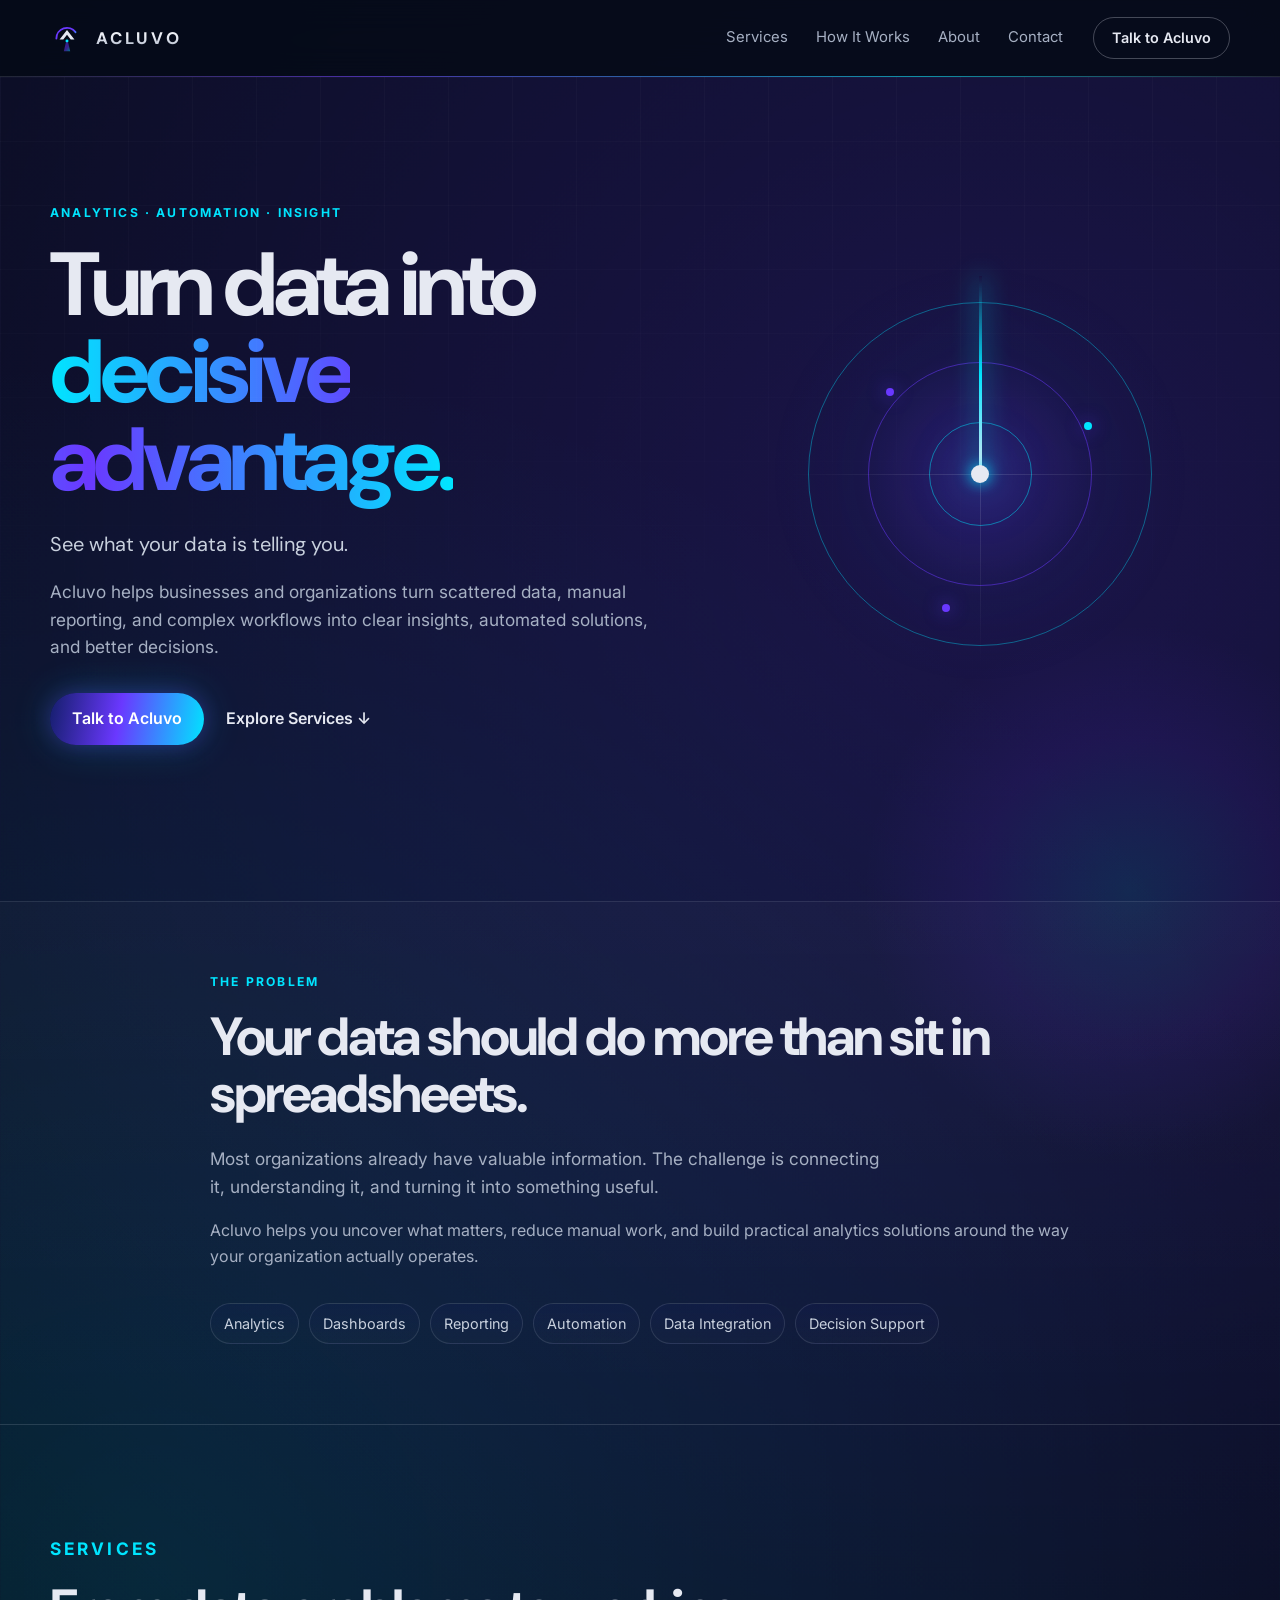
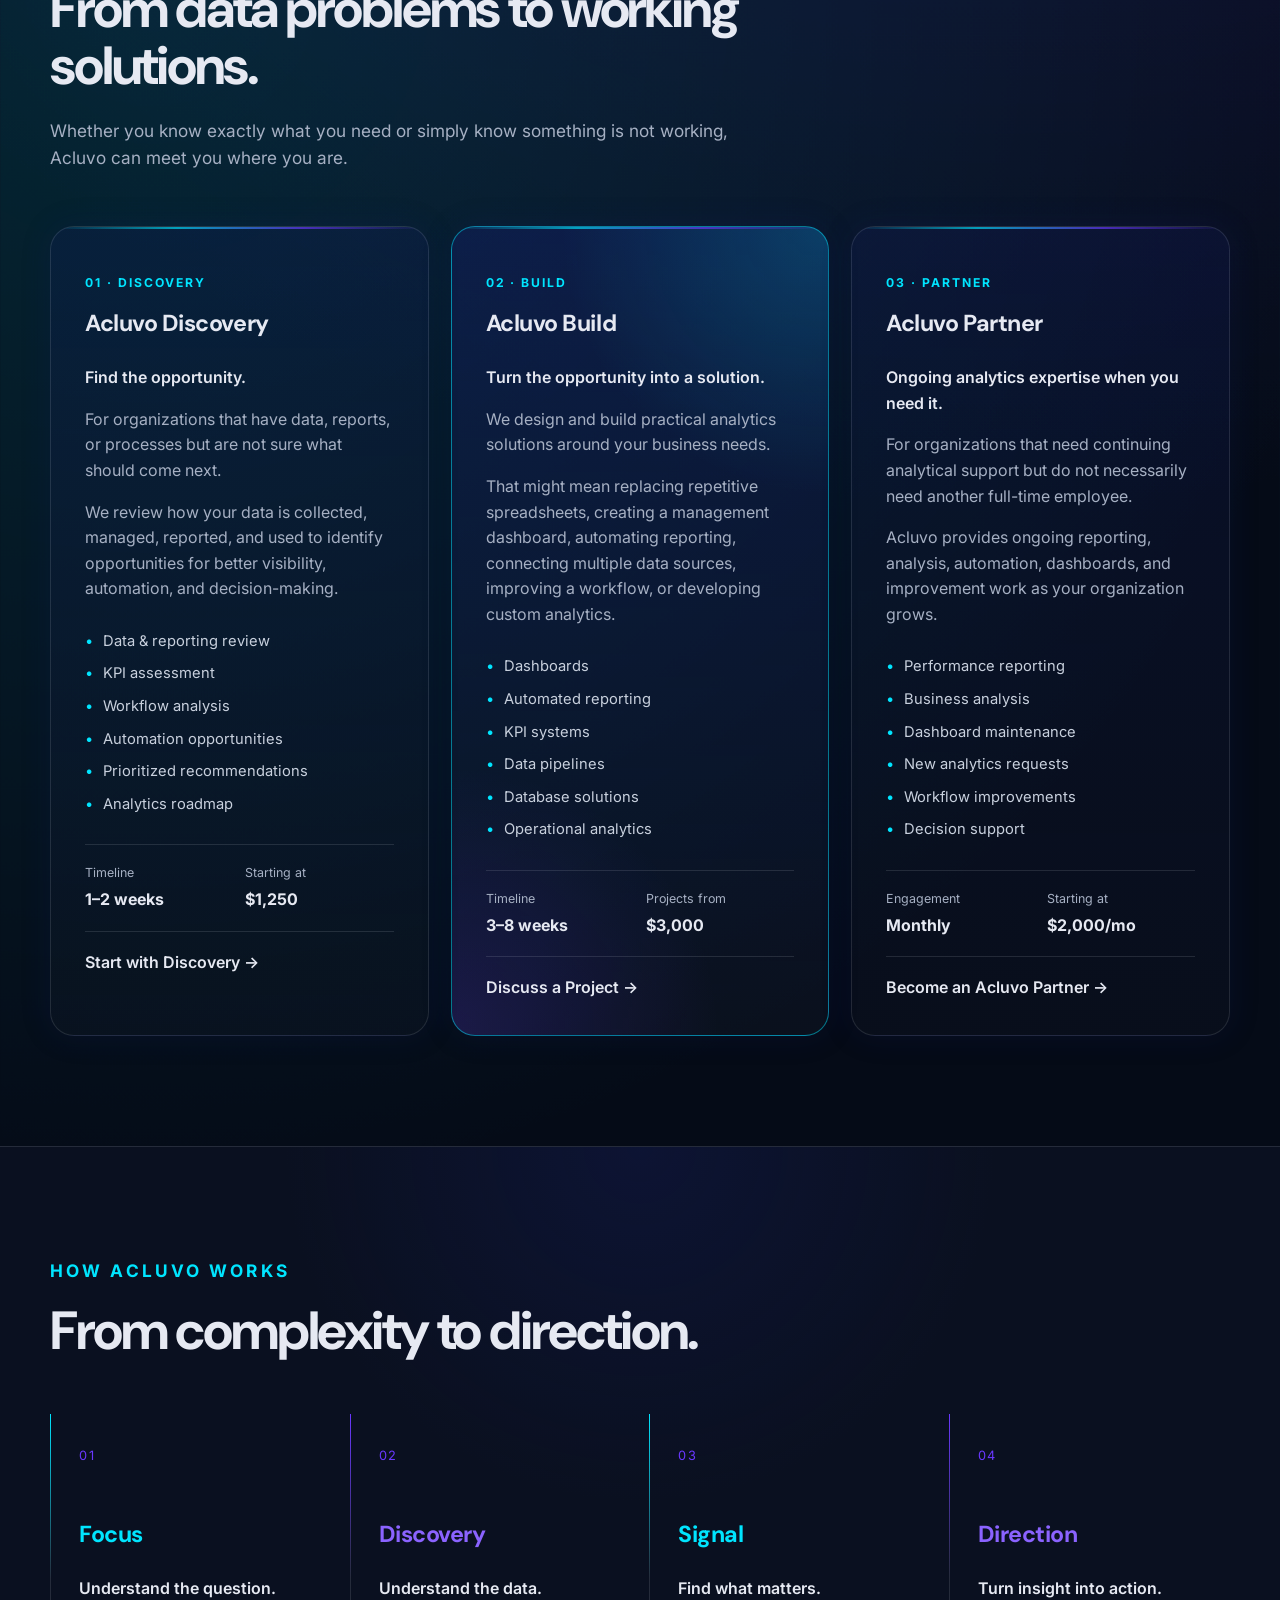
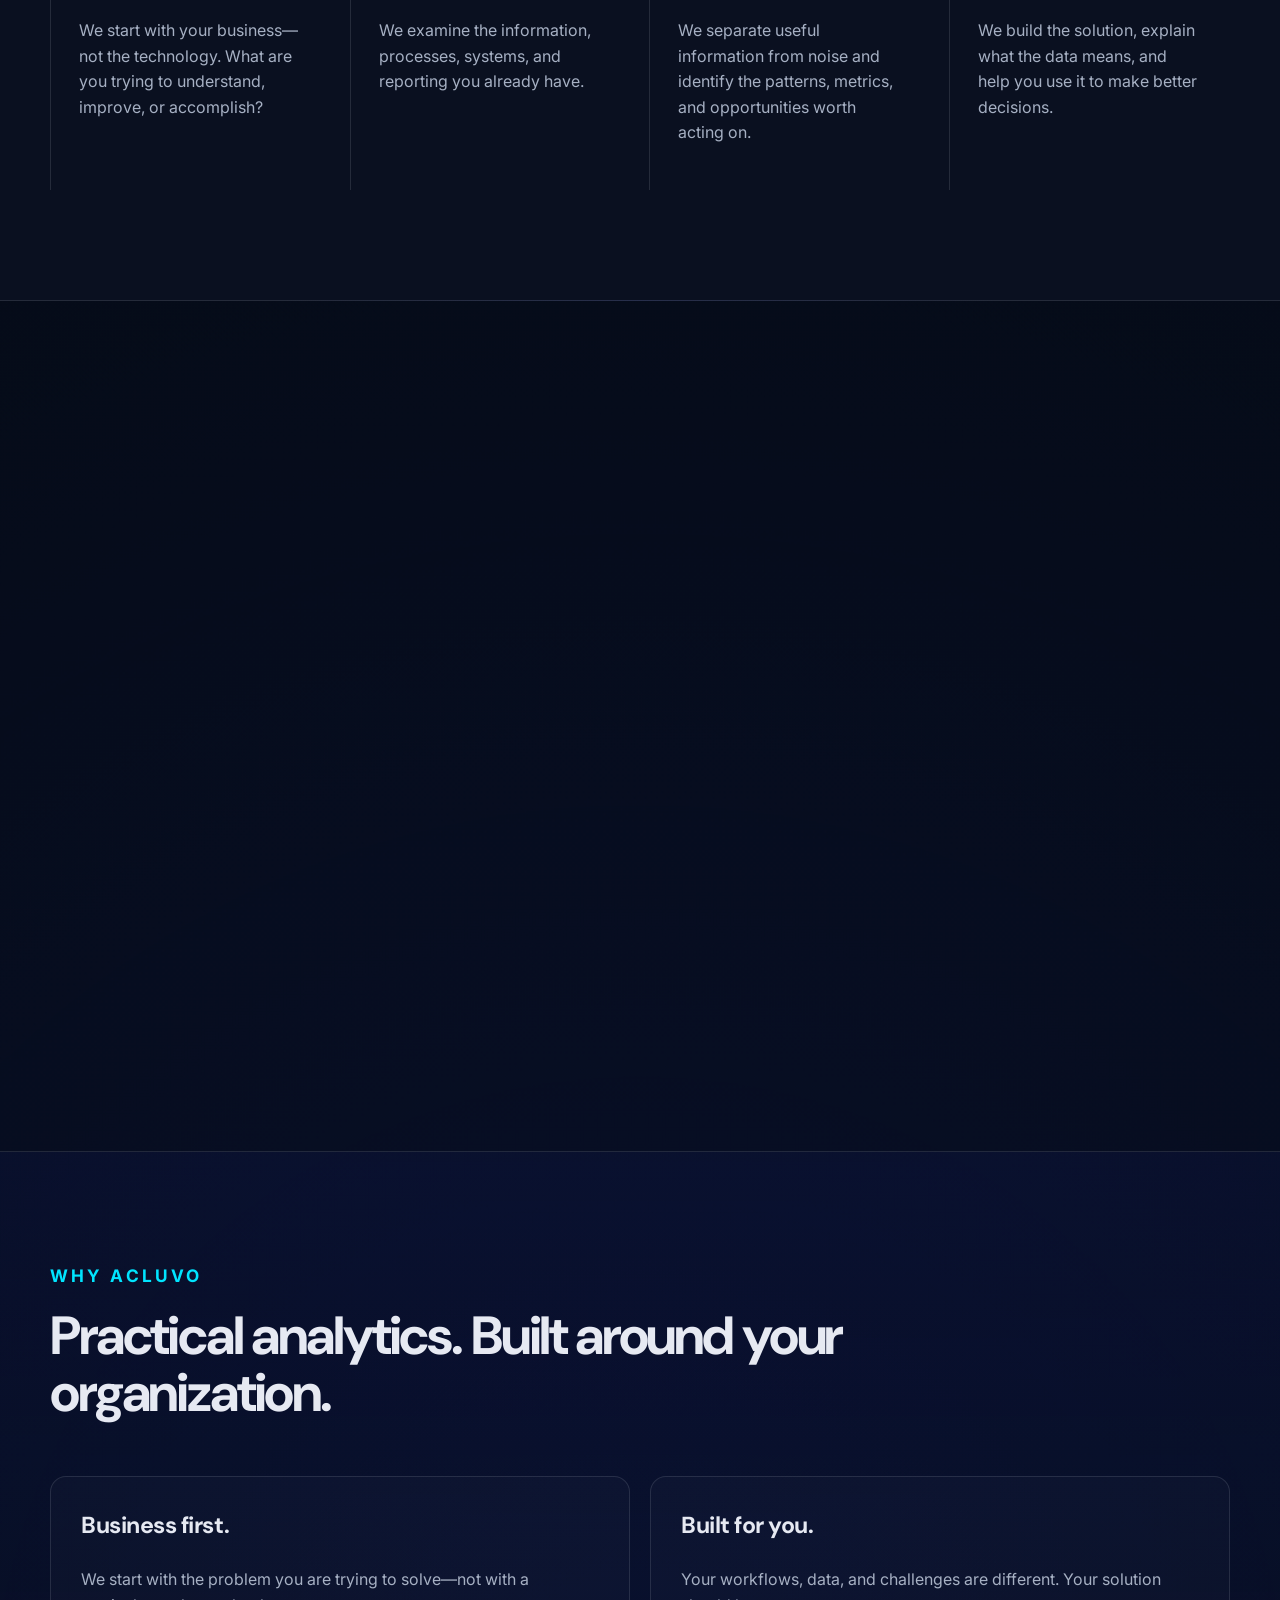
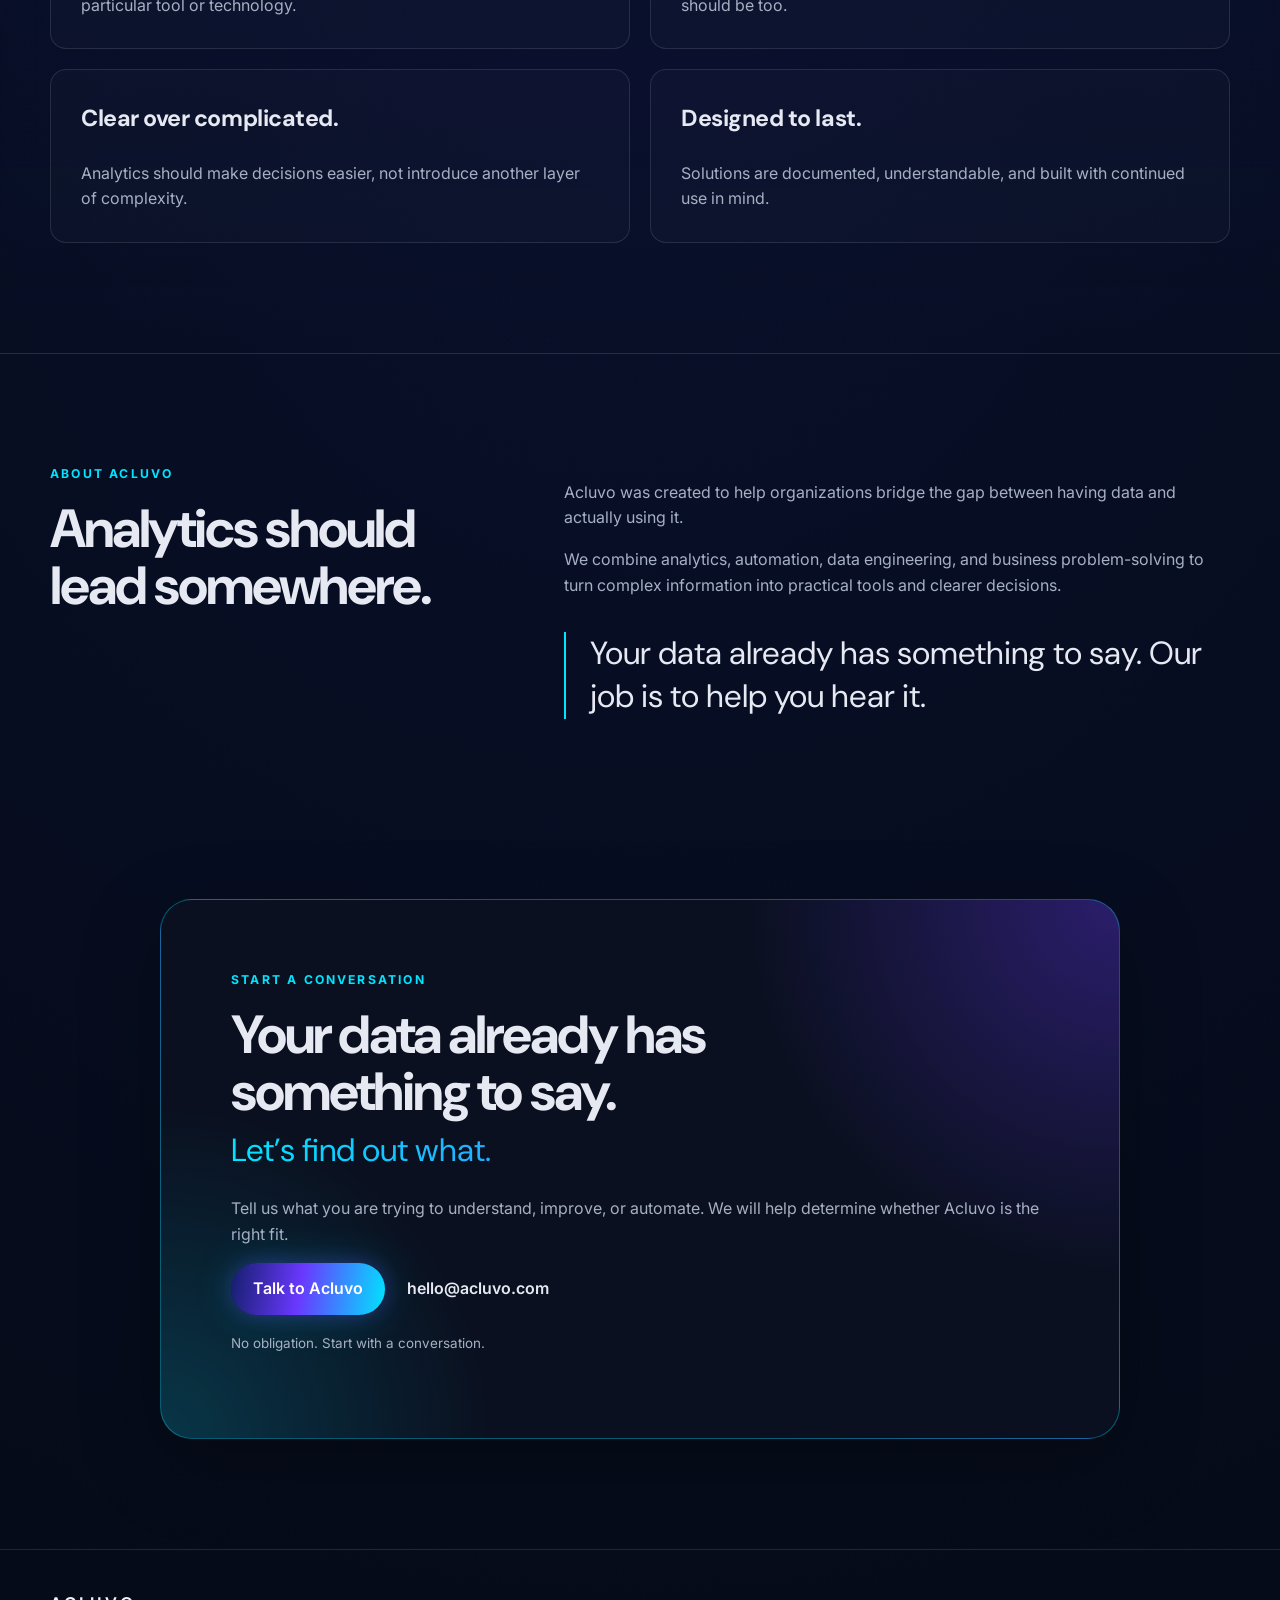
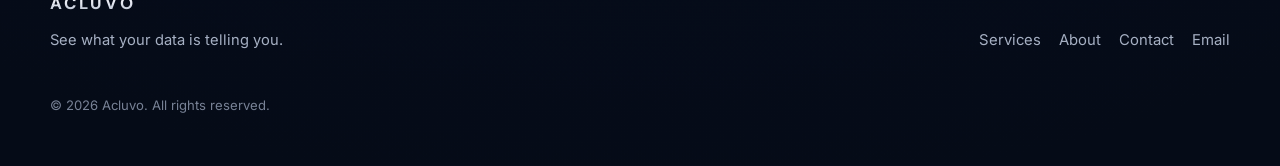
==== acluvo-v1.1-brand-colors/index.html @ abcbb255 "Add files via upload" ====
<!DOCTYPE html>
<html lang="en">
<head>
  <meta charset="UTF-8">
  <meta name="viewport" content="width=device-width, initial-scale=1.0">
  <meta name="description" content="Acluvo helps businesses and organizations turn scattered data, manual reporting, and complex workflows into clear insights, automated solutions, and better decisions.">
  <title>Acluvo — See what your data is telling you.</title>
  <link rel="preconnect" href="https://fonts.googleapis.com">
  <link rel="preconnect" href="https://fonts.gstatic.com" crossorigin>
  <link href="https://fonts.googleapis.com/css2?family=DM+Sans:wght@500;600;700&family=Inter:wght@400;500;600&display=swap" rel="stylesheet">
  <link rel="stylesheet" href="styles.css">
</head>
<body>
<header class="nav-wrap">
  <nav class="nav container" aria-label="Primary navigation">
    <a class="brand" href="#top" aria-label="Acluvo home">
      <span class="brand-mark" aria-hidden="true">
        <svg viewBox="0 0 64 64">
          <defs>
            <linearGradient id="g1" x1="0" y1="0" x2="1" y2="1">
              <stop offset="0%" stop-color="#6A38FF"/>
              <stop offset="55%" stop-color="#6A38FF"/><stop offset="100%" stop-color="#00E5FF"/>
            </linearGradient>
          </defs>
          <path d="M12 33a20 20 0 0 1 36-12" fill="none" stroke="url(#g1)" stroke-width="3.5" stroke-linecap="round"/>
          <path d="M18 35 32 17 46 35H39L32 26 25 35Z" fill="#E6E9F2"/>
          <circle cx="32" cy="37.5" r="2.8" fill="#00E5FF"/>
          <path d="M30 40h4l4 17H26Z" fill="url(#g1)" opacity=".5"/>
        </svg>
      </span>
      <span class="brand-word">ACLUVO</span>
    </a>

    <button class="nav-toggle" type="button" aria-label="Open menu" aria-expanded="false">
      <span></span><span></span>
    </button>

    <div class="nav-links">
      <a href="#services">Services</a>
      <a href="#process">How It Works</a>
      <a href="#about">About</a>
      <a href="#contact">Contact</a>
    </div>

    <a class="button button-small button-outline nav-cta" href="#contact">Talk to Acluvo</a>
  </nav>
</header>

<main id="top">
  <section class="hero section">
    <div class="hero-grid container">
      <div class="hero-copy reveal">
        <p class="eyebrow">ANALYTICS · AUTOMATION · INSIGHT</p>
        <h1>Turn data into <span class="gradient-text">decisive advantage.</span></h1>
        <p class="tagline">See what your data is telling you.</p>
        <p class="hero-body">
          Acluvo helps businesses and organizations turn scattered data, manual reporting,
          and complex workflows into clear insights, automated solutions, and better decisions.
        </p>
        <div class="hero-actions">
          <a class="button button-primary" href="#contact">Talk to Acluvo</a>
          <a class="text-link" href="#services">Explore Services ↓</a>
        </div>
      </div>

      <div class="hero-visual reveal" aria-hidden="true">
        <div class="radar">
          <div class="radar-ring ring-1"></div>
          <div class="radar-ring ring-2"></div>
          <div class="radar-ring ring-3"></div>
          <div class="cross cross-x"></div>
          <div class="cross cross-y"></div>
          <div class="signal-dot d1"></div>
          <div class="signal-dot d2"></div>
          <div class="signal-dot d3"></div>
          <div class="signal-beam"></div>
          <div class="signal-core"></div>
        </div>
      </div>
    </div>
  </section>

  <section class="positioning section section-tight">
    <div class="container narrow reveal">
      <p class="eyebrow">THE PROBLEM</p>
      <h2>Your data should do more than sit in spreadsheets.</h2>
      <p class="lead">
        Most organizations already have valuable information. The challenge is connecting it,
        understanding it, and turning it into something useful.
      </p>
      <p>
        Acluvo helps you uncover what matters, reduce manual work, and build practical analytics
        solutions around the way your organization actually operates.
      </p>
      <div class="capability-row">
        <span>Analytics</span><span>Dashboards</span><span>Reporting</span>
        <span>Automation</span><span>Data Integration</span><span>Decision Support</span>
      </div>
    </div>
  </section>

  <section id="services" class="section">
    <div class="container">
      <div class="section-heading reveal">
        <p class="eyebrow">SERVICES</p>
        <h2>From data problems to working solutions.</h2>
        <p>Whether you know exactly what you need or simply know something is not working, Acluvo can meet you where you are.</p>
      </div>

      <div class="service-grid">
        <article class="service-card reveal">
          <div class="card-topline"></div>
          <p class="service-label">01 · DISCOVERY</p>
          <h3>Acluvo Discovery</h3>
          <p class="service-subhead">Find the opportunity.</p>
          <p>For organizations that have data, reports, or processes but are not sure what should come next.</p>
          <p>We review how your data is collected, managed, reported, and used to identify opportunities for better visibility, automation, and decision-making.</p>
          <div class="service-list">
            <span>Data & reporting review</span>
            <span>KPI assessment</span>
            <span>Workflow analysis</span>
            <span>Automation opportunities</span>
            <span>Prioritized recommendations</span>
            <span>Analytics roadmap</span>
          </div>
          <div class="service-meta">
            <div><span>Timeline</span><strong>1–2 weeks</strong></div>
            <div><span>Starting at</span><strong>$1,250</strong></div>
          </div>
          <a class="text-link" href="#contact">Start with Discovery →</a>
        </article>

        <article class="service-card featured reveal">
          <div class="card-topline"></div>
          <p class="service-label">02 · BUILD</p>
          <h3>Acluvo Build</h3>
          <p class="service-subhead">Turn the opportunity into a solution.</p>
          <p>We design and build practical analytics solutions around your business needs.</p>
          <p>That might mean replacing repetitive spreadsheets, creating a management dashboard, automating reporting, connecting multiple data sources, improving a workflow, or developing custom analytics.</p>
          <div class="service-list">
            <span>Dashboards</span>
            <span>Automated reporting</span>
            <span>KPI systems</span>
            <span>Data pipelines</span>
            <span>Database solutions</span>
            <span>Operational analytics</span>
          </div>
          <div class="service-meta">
            <div><span>Timeline</span><strong>3–8 weeks</strong></div>
            <div><span>Projects from</span><strong>$3,000</strong></div>
          </div>
          <a class="text-link" href="#contact">Discuss a Project →</a>
        </article>

        <article class="service-card reveal">
          <div class="card-topline"></div>
          <p class="service-label">03 · PARTNER</p>
          <h3>Acluvo Partner</h3>
          <p class="service-subhead">Ongoing analytics expertise when you need it.</p>
          <p>For organizations that need continuing analytical support but do not necessarily need another full-time employee.</p>
          <p>Acluvo provides ongoing reporting, analysis, automation, dashboards, and improvement work as your organization grows.</p>
          <div class="service-list">
            <span>Performance reporting</span>
            <span>Business analysis</span>
            <span>Dashboard maintenance</span>
            <span>New analytics requests</span>
            <span>Workflow improvements</span>
            <span>Decision support</span>
          </div>
          <div class="service-meta">
            <div><span>Engagement</span><strong>Monthly</strong></div>
            <div><span>Starting at</span><strong>$2,000/mo</strong></div>
          </div>
          <a class="text-link" href="#contact">Become an Acluvo Partner →</a>
        </article>
      </div>
    </div>
  </section>

  <section id="process" class="section process-section">
    <div class="container">
      <div class="section-heading reveal">
        <p class="eyebrow">HOW ACLUVO WORKS</p>
        <h2>From complexity to direction.</h2>
      </div>

      <div class="process-grid">
        <article class="process-card reveal">
          <span class="process-number">01</span>
          <h3>Focus</h3>
          <p class="process-tagline">Understand the question.</p>
          <p>We start with your business—not the technology. What are you trying to understand, improve, or accomplish?</p>
        </article>
        <article class="process-card reveal">
          <span class="process-number">02</span>
          <h3>Discovery</h3>
          <p class="process-tagline">Understand the data.</p>
          <p>We examine the information, processes, systems, and reporting you already have.</p>
        </article>
        <article class="process-card reveal">
          <span class="process-number">03</span>
          <h3>Signal</h3>
          <p class="process-tagline">Find what matters.</p>
          <p>We separate useful information from noise and identify the patterns, metrics, and opportunities worth acting on.</p>
        </article>
        <article class="process-card reveal">
          <span class="process-number">04</span>
          <h3>Direction</h3>
          <p class="process-tagline">Turn insight into action.</p>
          <p>We build the solution, explain what the data means, and help you use it to make better decisions.</p>
        </article>
      </div>
    </div>
  </section>

  <section class="section">
    <div class="container">
      <div class="section-heading reveal">
        <p class="eyebrow">WHO WE HELP</p>
        <h2>Built for organizations that have data—but need more from it.</h2>
        <p>You do not need a dedicated data department to benefit from analytics.</p>
      </div>

      <div class="audience-grid">
        <article class="audience-card reveal">
          <h3>Growing Businesses</h3>
          <p>Understand performance, reduce manual reporting, and make better decisions.</p>
        </article>
        <article class="audience-card reveal">
          <h3>Operations</h3>
          <p>Improve reporting, workflows, visibility, and operational decision-making.</p>
        </article>
        <article class="audience-card reveal">
          <h3>Research & Science</h3>
          <p>Turn complex datasets into reproducible, useful analysis and reporting.</p>
        </article>
        <article class="audience-card reveal">
          <h3>Professional Organizations</h3>
          <p>Replace fragmented spreadsheets and manual data processes with clearer systems.</p>
        </article>
      </div>
    </div>
  </section>

  <section class="section why-section">
    <div class="container">
      <div class="section-heading reveal">
        <p class="eyebrow">WHY ACLUVO</p>
        <h2>Practical analytics. Built around your organization.</h2>
      </div>

      <div class="why-grid">
        <div class="why-item reveal"><h3>Business first.</h3><p>We start with the problem you are trying to solve—not with a particular tool or technology.</p></div>
        <div class="why-item reveal"><h3>Built for you.</h3><p>Your workflows, data, and challenges are different. Your solution should be too.</p></div>
        <div class="why-item reveal"><h3>Clear over complicated.</h3><p>Analytics should make decisions easier, not introduce another layer of complexity.</p></div>
        <div class="why-item reveal"><h3>Designed to last.</h3><p>Solutions are documented, understandable, and built with continued use in mind.</p></div>
      </div>
    </div>
  </section>

  <section id="about" class="section">
    <div class="container about-grid">
      <div class="about-copy reveal">
        <p class="eyebrow">ABOUT ACLUVO</p>
        <h2>Analytics should lead somewhere.</h2>
      </div>
      <div class="about-body reveal">
        <p>Acluvo was created to help organizations bridge the gap between having data and actually using it.</p>
        <p>We combine analytics, automation, data engineering, and business problem-solving to turn complex information into practical tools and clearer decisions.</p>
        <blockquote>Your data already has something to say. Our job is to help you hear it.</blockquote>
      </div>
    </div>
  </section>

  <section id="contact" class="section contact-section">
    <div class="container contact-card reveal">
      <p class="eyebrow">START A CONVERSATION</p>
      <h2>Your data already has something to say.</h2>
      <p class="contact-emphasis">Let’s find out what.</p>
      <p>Tell us what you are trying to understand, improve, or automate. We will help determine whether Acluvo is the right fit.</p>
      <div class="contact-actions">
        <a class="button button-primary" href="mailto:hello@acluvo.com?subject=Acluvo%20Inquiry">Talk to Acluvo</a>
        <a class="text-link" href="mailto:hello@acluvo.com">hello@acluvo.com</a>
      </div>
      <p class="microcopy">No obligation. Start with a conversation.</p>
    </div>
  </section>
</main>

<footer class="footer">
  <div class="container footer-grid">
    <div>
      <a class="brand footer-brand" href="#top">
        <span class="brand-word">ACLUVO</span>
      </a>
      <p>See what your data is telling you.</p>
    </div>
    <div class="footer-links">
      <a href="#services">Services</a>
      <a href="#about">About</a>
      <a href="#contact">Contact</a>
      <a href="mailto:hello@acluvo.com">Email</a>
    </div>
    <p class="copyright">© <span id="year"></span> Acluvo. All rights reserved.</p>
  </div>
</footer>

<script src="script.js"></script>
</body>
</html>
---- acluvo-v1.1-brand-colors/styles.css ----
:root {
  --bg: #050B17;
  --bg-soft: #0A1020;
  --surface: rgba(20, 30, 107, 0.34);
  --indigo: #141E6B;
  --violet: #6A38FF;
  --cyan: #00E5FF;
  --slate: #2A3345;
  --text: #E6E9F2;
  --muted: #A6B0C3;
  --line: rgba(230, 233, 242, 0.12);
  --radius: 24px;
  --radius-sm: 16px;
  --container: 1180px;
  --font-display: "DM Sans", system-ui, sans-serif;
  --font-body: "Inter", system-ui, sans-serif;
}

* { box-sizing: border-box; }
html { scroll-behavior: smooth; }
body {
  margin: 0;
  background:
    radial-gradient(circle at 78% 8%, rgba(106, 56, 255, 0.22), transparent 26%),
    radial-gradient(circle at 12% 24%, rgba(0, 229, 255, 0.13), transparent 24%),
    radial-gradient(circle at 50% 75%, rgba(20, 30, 107, 0.22), transparent 34%),
    var(--bg);
  color: var(--text);
  font-family: var(--font-body);
  line-height: 1.6;
}
body.menu-open { overflow: hidden; }
a { color: inherit; text-decoration: none; }
svg { display: block; max-width: 100%; }
.container { width: min(calc(100% - 40px), var(--container)); margin: 0 auto; }
.narrow { max-width: 860px; }
.section { padding: 110px 0; position: relative; }
.section-tight { padding-top: 70px; padding-bottom: 80px; }

.nav-wrap {
  position: sticky;
  top: 0;
  z-index: 50;
  backdrop-filter: blur(16px);
  background: rgba(5, 11, 23, 0.88);
  border-bottom: 1px solid var(--line);
}
.nav {
  min-height: 76px;
  display: grid;
  grid-template-columns: 1fr auto auto;
  align-items: center;
  gap: 30px;
}
.brand { display: inline-flex; align-items: center; gap: 12px; width: fit-content; }
.brand-mark { width: 34px; height: 34px; }
.brand-word {
  font-family: var(--font-display);
  font-size: 1.05rem;
  font-weight: 700;
  letter-spacing: 0.18em;
}
.nav-links { display: flex; gap: 28px; align-items: center; }
.nav-links a, .footer-links a {
  color: var(--muted);
  font-size: 0.93rem;
  transition: color 0.2s ease;
}
.nav-links a:hover, .footer-links a:hover { color: var(--text); }
.nav-toggle {
  display: none;
  border: 0;
  background: transparent;
  padding: 8px;
  cursor: pointer;
}
.nav-toggle span {
  display: block;
  width: 24px;
  height: 2px;
  background: var(--text);
  margin: 5px 0;
}

.button {
  display: inline-flex;
  align-items: center;
  justify-content: center;
  min-height: 52px;
  padding: 0 22px;
  border-radius: 999px;
  font-weight: 600;
  transition: transform 0.2s ease, border-color 0.2s ease, box-shadow 0.2s ease;
}
.button:hover { transform: translateY(-2px); }
.button-small { min-height: 42px; padding: 0 18px; font-size: 0.9rem; }
.button-primary {
  color: #FFFFFF;
  background: linear-gradient(100deg, #141E6B 0%, #6A38FF 45%, #00E5FF 100%);
  box-shadow: 0 0 20px rgba(106,56,255,.28), 0 0 42px rgba(0,229,255,.20);
}
.button-outline { border: 1px solid rgba(230, 233, 242, 0.28); color: var(--text); }
.button-outline:hover {
  border-color: rgba(0, 229, 255, 0.6);
  box-shadow: 0 0 30px rgba(0, 229, 255, 0.08);
}
.text-link {
  display: inline-flex;
  align-items: center;
  gap: 8px;
  color: var(--text);
  font-weight: 600;
}

.hero {
  min-height: calc(100vh - 76px);
  display: grid;
  align-items: center;
  padding-top: 80px;
}
.hero::before {
  content: "";
  position: absolute;
  inset: 0;
  background-image:
    linear-gradient(rgba(255,255,255,0.025) 1px, transparent 1px),
    linear-gradient(90deg, rgba(255,255,255,0.025) 1px, transparent 1px);
  background-size: 64px 64px;
  mask-image: linear-gradient(to bottom, black, transparent 80%);
  pointer-events: none;
}
.hero-grid {
  display: grid;
  grid-template-columns: 1.1fr 0.9fr;
  gap: 70px;
  align-items: center;
}
.eyebrow {
  margin: 0 0 18px;
  color: var(--cyan);
  font-size: 0.76rem;
  font-weight: 700;
  letter-spacing: 0.18em;
}
h1, h2, h3 { font-family: var(--font-display); margin-top: 0; }
h1 {
  margin-bottom: 24px;
  font-size: clamp(3.6rem, 7vw, 6.7rem);
  line-height: 0.98;
  letter-spacing: -0.055em;
}
h2 {
  margin-bottom: 22px;
  font-size: clamp(2.2rem, 4.2vw, 4.4rem);
  line-height: 1.06;
  letter-spacing: -0.04em;
}
h3 { font-size: 1.45rem; letter-spacing: -0.02em; }
.gradient-text {
  background: linear-gradient(90deg, #00E5FF 0%, #6A38FF 48%, #00E5FF 100%);
  -webkit-background-clip: text;
  background-clip: text;
  color: transparent;
}
.tagline {
  margin: 0 0 18px;
  font-family: var(--font-display);
  font-size: 1.25rem;
  color: #C8D0DD;
}
.hero-body, .section-heading > p, .lead {
  color: var(--muted);
  font-size: 1.08rem;
  max-width: 680px;
}
.hero-body { margin-bottom: 32px; }
.hero-actions, .contact-actions { display: flex; gap: 22px; align-items: center; flex-wrap: wrap; }
.hero-visual { display: grid; place-items: center; min-height: 470px; }

.radar {
  position: relative;
  width: min(430px, 82vw);
  aspect-ratio: 1;
  border-radius: 50%;
  background:
    radial-gradient(circle, rgba(0,229,255,.20) 0 2%, transparent 2.5%),
    radial-gradient(circle at center, rgba(106,56,255,.22), rgba(20,30,107,.10) 40%, rgba(5,11,23,0) 68%);
  filter: drop-shadow(0 0 32px rgba(0, 229, 255, 0.08));
}
.radar-ring {
  position: absolute;
  border: 1px solid rgba(0, 229, 255, 0.38);
  border-radius: 50%;
  inset: 10%;
}
.ring-2 { inset: 24%; border-color: rgba(106, 56, 255, 0.52); }
.ring-3 { inset: 38%; border-color: rgba(0, 229, 255, 0.48); }
.cross { position: absolute; }
.cross-x {
  left: 6%;
  right: 6%;
  top: 50%;
  height: 1px;
  background: linear-gradient(90deg, transparent, rgba(230, 233, 242, 0.15), transparent);
}
.cross-y {
  top: 6%;
  bottom: 6%;
  left: 50%;
  width: 1px;
  background: linear-gradient(180deg, transparent, rgba(230, 233, 242, 0.15), transparent);
}
.signal-core {
  position: absolute;
  left: 50%;
  top: 50%;
  width: 18px;
  height: 18px;
  border-radius: 50%;
  background: var(--text);
  transform: translate(-50%, -50%);
  box-shadow: 0 0 15px var(--cyan), 0 0 55px rgba(0, 229, 255, 0.9), 0 0 100px rgba(106, 56, 255, 0.35);
}
.signal-beam {
  position: absolute;
  width: 3px;
  height: 46%;
  left: calc(50% - 1px);
  top: 4%;
  background: linear-gradient(180deg, transparent, var(--cyan), var(--text));
  box-shadow: 0 0 24px var(--cyan);
  transform-origin: bottom;
  animation: pulseBeam 3s ease-in-out infinite;
}
.signal-dot {
  position: absolute;
  width: 8px;
  height: 8px;
  border-radius: 50%;
  background: var(--violet);
  box-shadow: 0 0 18px rgba(106, 56, 255, 0.85);
}
.d1 { left: 28%; top: 30%; }
.d2 { right: 24%; top: 38%; background: var(--cyan); }
.d3 { left: 41%; bottom: 18%; }
@keyframes pulseBeam {
  0%, 100% { opacity: 0.45; transform: scaleY(0.95); }
  50% { opacity: 1; transform: scaleY(1.05); }
}

.positioning {
  border-top: 1px solid var(--line);
  border-bottom: 1px solid var(--line);
  background: linear-gradient(180deg, rgba(255,255,255,0.018), rgba(255,255,255,0));
}
.positioning p:not(.eyebrow), .about-body p,
.contact-card > p:not(.eyebrow):not(.contact-emphasis):not(.microcopy) {
  color: var(--muted);
}
.capability-row { display: flex; flex-wrap: wrap; gap: 10px; margin-top: 34px; }
.capability-row span {
  border: 1px solid var(--line);
  background: linear-gradient(180deg, rgba(20,30,107,.16), rgba(255,255,255,.015));
  color: #C8D0DD;
  border-radius: 999px;
  padding: 8px 13px;
  font-size: 0.9rem;
}

.section-heading { margin-bottom: 54px; max-width: 800px; }
.service-grid { display: grid; grid-template-columns: repeat(3, 1fr); gap: 22px; }
.service-card {
  position: relative;
  padding: 34px;
  border: 1px solid var(--line);
  border-radius: var(--radius);
  background: linear-gradient(180deg, rgba(20,30,107,.22), rgba(42,51,69,.10));
  box-shadow: 0 0 30px rgba(20,30,107,.18);
  overflow: hidden;
}
.service-card.featured {
  background:
    radial-gradient(circle at 100% 0%, rgba(0,229,255,.18), transparent 30%),
    radial-gradient(circle at 0% 100%, rgba(106,56,255,.18), transparent 30%),
    linear-gradient(180deg, rgba(20,30,107,.42), rgba(42,51,69,.14));
  border-color: rgba(0, 229, 255, 0.48);
}
.card-topline {
  position: absolute;
  inset: 0 auto auto 0;
  width: 100%;
  height: 2px;
  background: linear-gradient(90deg, transparent, var(--cyan), var(--violet), transparent);
  opacity: 0.65;
}
.service-label {
  color: var(--cyan);
  font-size: 0.76rem;
  letter-spacing: 0.16em;
  font-weight: 700;
}
.service-subhead, .process-tagline { color: var(--text); font-weight: 600; }
.service-card > p:not(.service-label):not(.service-subhead) { color: var(--muted); }
.service-list { display: grid; gap: 9px; margin: 28px 0; }
.service-list span { color: #C8D0DD; font-size: 0.92rem; }
.service-list span::before { content: "•"; color: var(--cyan); margin-right: 10px; }
.service-meta {
  display: grid;
  grid-template-columns: 1fr 1fr;
  gap: 12px;
  padding: 18px 0;
  margin-bottom: 18px;
  border-top: 1px solid var(--line);
  border-bottom: 1px solid var(--line);
}
.service-meta span, .service-meta strong { display: block; }
.service-meta span { color: var(--muted); font-size: 0.78rem; margin-bottom: 4px; }

.process-section {
  background:
    radial-gradient(circle at 50% 0%, rgba(20, 30, 107, 0.26), transparent 36%),
    var(--bg-soft);
  border-top: 1px solid var(--line);
  border-bottom: 1px solid var(--line);
}
.process-grid { display: grid; grid-template-columns: repeat(4, 1fr); gap: 18px; }
.process-card {
  min-height: 260px;
  padding: 28px;
  border-left: 1px solid var(--line);
  position: relative;
}
.process-card::before {
  content: "";
  position: absolute;
  left: -1px;
  top: 0;
  width: 1px;
  height: 44%;
  background: linear-gradient(var(--cyan), transparent);
}
.process-number {
  display: inline-block;
  margin-bottom: 50px;
  color: var(--violet);
  font-size: 0.8rem;
  letter-spacing: 0.15em;
}
.process-card p:last-child { color: var(--muted); }

.audience-grid, .why-grid {
  display: grid;
  grid-template-columns: repeat(2, 1fr);
  gap: 20px;
}
.audience-card, .why-item {
  padding: 30px;
  border: 1px solid var(--line);
  border-radius: var(--radius-sm);
  background: rgba(255,255,255,0.018);
}
.audience-card p, .why-item p { color: var(--muted); margin-bottom: 0; }
.why-section {
  border-top: 1px solid var(--line);
  border-bottom: 1px solid var(--line);
  background: linear-gradient(180deg, rgba(20,30,107,.16), rgba(5,11,23,0));
}

.about-grid { display: grid; grid-template-columns: 0.8fr 1.2fr; gap: 70px; }
.about-body blockquote {
  margin: 34px 0 0;
  padding: 0 0 0 24px;
  border-left: 2px solid var(--cyan);
  font-family: var(--font-display);
  font-size: clamp(1.4rem, 2.5vw, 2.1rem);
  line-height: 1.35;
  color: var(--text);
}

.contact-section { padding-top: 70px; }
.contact-card {
  max-width: 960px;
  padding: 70px;
  border: 1px solid rgba(0, 229, 255, 0.36);
  border-radius: 32px;
  background:
    radial-gradient(circle at 100% 0%, rgba(106, 56, 255, 0.34), transparent 34%),
    radial-gradient(circle at 0% 100%, rgba(0, 229, 255, 0.18), transparent 30%),
    #0A1020;
  box-shadow: 0 25px 80px rgba(0,0,0,0.28);
}
.contact-card h2 { max-width: 700px; margin-bottom: 4px; }
.contact-emphasis {
  margin: 0 0 20px;
  font-family: var(--font-display);
  font-size: clamp(1.5rem, 2.5vw, 2.3rem);
  color: var(--cyan);
}
.microcopy { margin-top: 18px; color: var(--muted); font-size: 0.84rem; }

.footer { padding: 40px 0 50px; border-top: 1px solid var(--line); }
.footer-grid { display: grid; grid-template-columns: 1fr auto; gap: 30px; align-items: end; }
.footer-brand + p { color: var(--muted); margin: 12px 0 0; font-size: 0.92rem; }
.footer-links { display: flex; flex-wrap: wrap; gap: 18px; justify-content: flex-end; }
.copyright {
  grid-column: 1 / -1;
  color: #788296;
  font-size: 0.82rem;
  margin: 12px 0 0;
}

.reveal {
  opacity: 0;
  transform: translateY(18px);
  transition: opacity 0.65s ease, transform 0.65s ease;
}
.reveal.visible { opacity: 1; transform: none; }

@media (prefers-reduced-motion: reduce) {
  html { scroll-behavior: auto; }
  .reveal { opacity: 1; transform: none; transition: none; }
  .signal-beam { animation: none; }
}

@media (max-width: 980px) {
  .nav { grid-template-columns: 1fr auto; }
  .nav-toggle { display: block; }
  .nav-links, .nav-cta { display: none; }
  .nav-links.open {
    display: flex;
    position: fixed;
    top: 77px;
    left: 0;
    right: 0;
    padding: 28px 20px 40px;
    flex-direction: column;
    align-items: flex-start;
    background: rgba(5, 11, 23, 0.98);
    border-bottom: 1px solid var(--line);
  }
  .hero-grid, .about-grid { grid-template-columns: 1fr; }
  .hero { min-height: auto; }
  .hero-visual { min-height: 360px; }
  .service-grid { grid-template-columns: 1fr; }
  .process-grid { grid-template-columns: repeat(2, 1fr); }
}

@media (max-width: 680px) {
  .container { width: min(calc(100% - 28px), var(--container)); }
  .section { padding: 82px 0; }
  h1 { font-size: clamp(3.15rem, 16vw, 4.6rem); }
  .hero-grid { gap: 28px; }
  .hero-visual { min-height: 290px; }
  .radar { width: min(300px, 82vw); }
  .service-card, .audience-card, .why-item { padding: 26px; }
  .process-grid, .audience-grid, .why-grid { grid-template-columns: 1fr; }
  .process-card { min-height: auto; }
  .process-number { margin-bottom: 28px; }
  .about-grid { gap: 26px; }
  .contact-card { padding: 42px 26px; }
  .footer-grid { grid-template-columns: 1fr; align-items: start; }
  .footer-links { justify-content: flex-start; }
}


/* Brand fidelity pass: stronger use of the selected Acluvo palette */
.brand-word {
  background: linear-gradient(180deg, #FFFFFF 0%, #E6E9F2 48%, #9AA6BA 100%);
  -webkit-background-clip: text;
  background-clip: text;
  color: transparent;
}

.nav-wrap::after {
  content: "";
  position: absolute;
  left: 0;
  right: 0;
  bottom: -1px;
  height: 1px;
  background: linear-gradient(90deg, transparent, #6A38FF 28%, #00E5FF 72%, transparent);
  opacity: .55;
}

.eyebrow:nth-of-type(odd) {
  color: #00E5FF;
}

.service-card:hover,
.audience-card:hover,
.why-item:hover {
  border-color: rgba(0,229,255,.35);
  box-shadow: 0 0 28px rgba(0,229,255,.07), 0 0 45px rgba(106,56,255,.05);
  transform: translateY(-3px);
}

.service-card,
.audience-card,
.why-item {
  transition: transform .22s ease, border-color .22s ease, box-shadow .22s ease;
}

.process-card:nth-child(1) h3,
.process-card:nth-child(3) h3 { color: #00E5FF; }

.process-card:nth-child(2) h3,
.process-card:nth-child(4) h3 { color: #8B63FF; }

.process-card:nth-child(1)::before,
.process-card:nth-child(3)::before {
  background: linear-gradient(#00E5FF, transparent);
}

.process-card:nth-child(2)::before,
.process-card:nth-child(4)::before {
  background: linear-gradient(#6A38FF, transparent);
}

.contact-emphasis {
  background: linear-gradient(90deg, #00E5FF, #6A38FF);
  -webkit-background-clip: text;
  background-clip: text;
  color: transparent;
}

.hero::after {
  content: "";
  position: absolute;
  width: 540px;
  height: 540px;
  right: -120px;
  bottom: -260px;
  border-radius: 50%;
  background: radial-gradient(circle, rgba(0,229,255,.10), rgba(106,56,255,.08) 40%, transparent 70%);
  pointer-events: none;
}
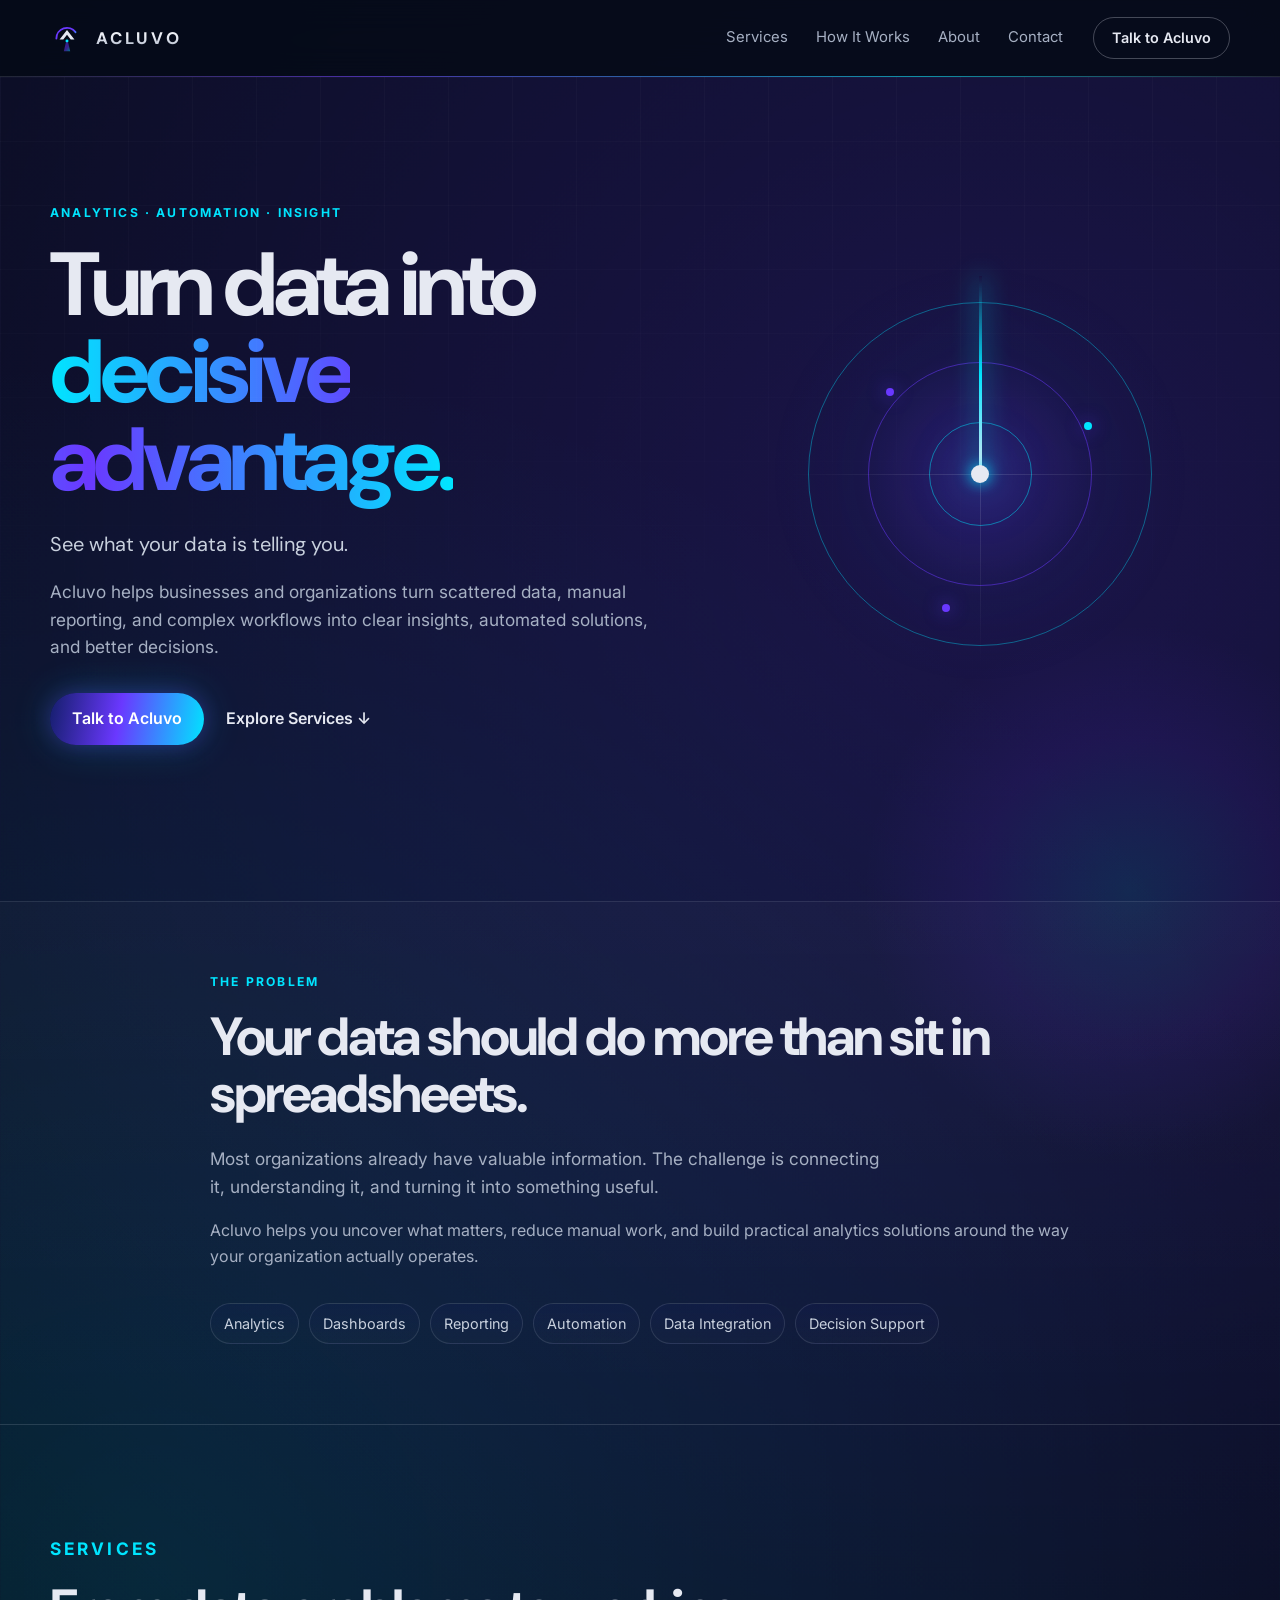
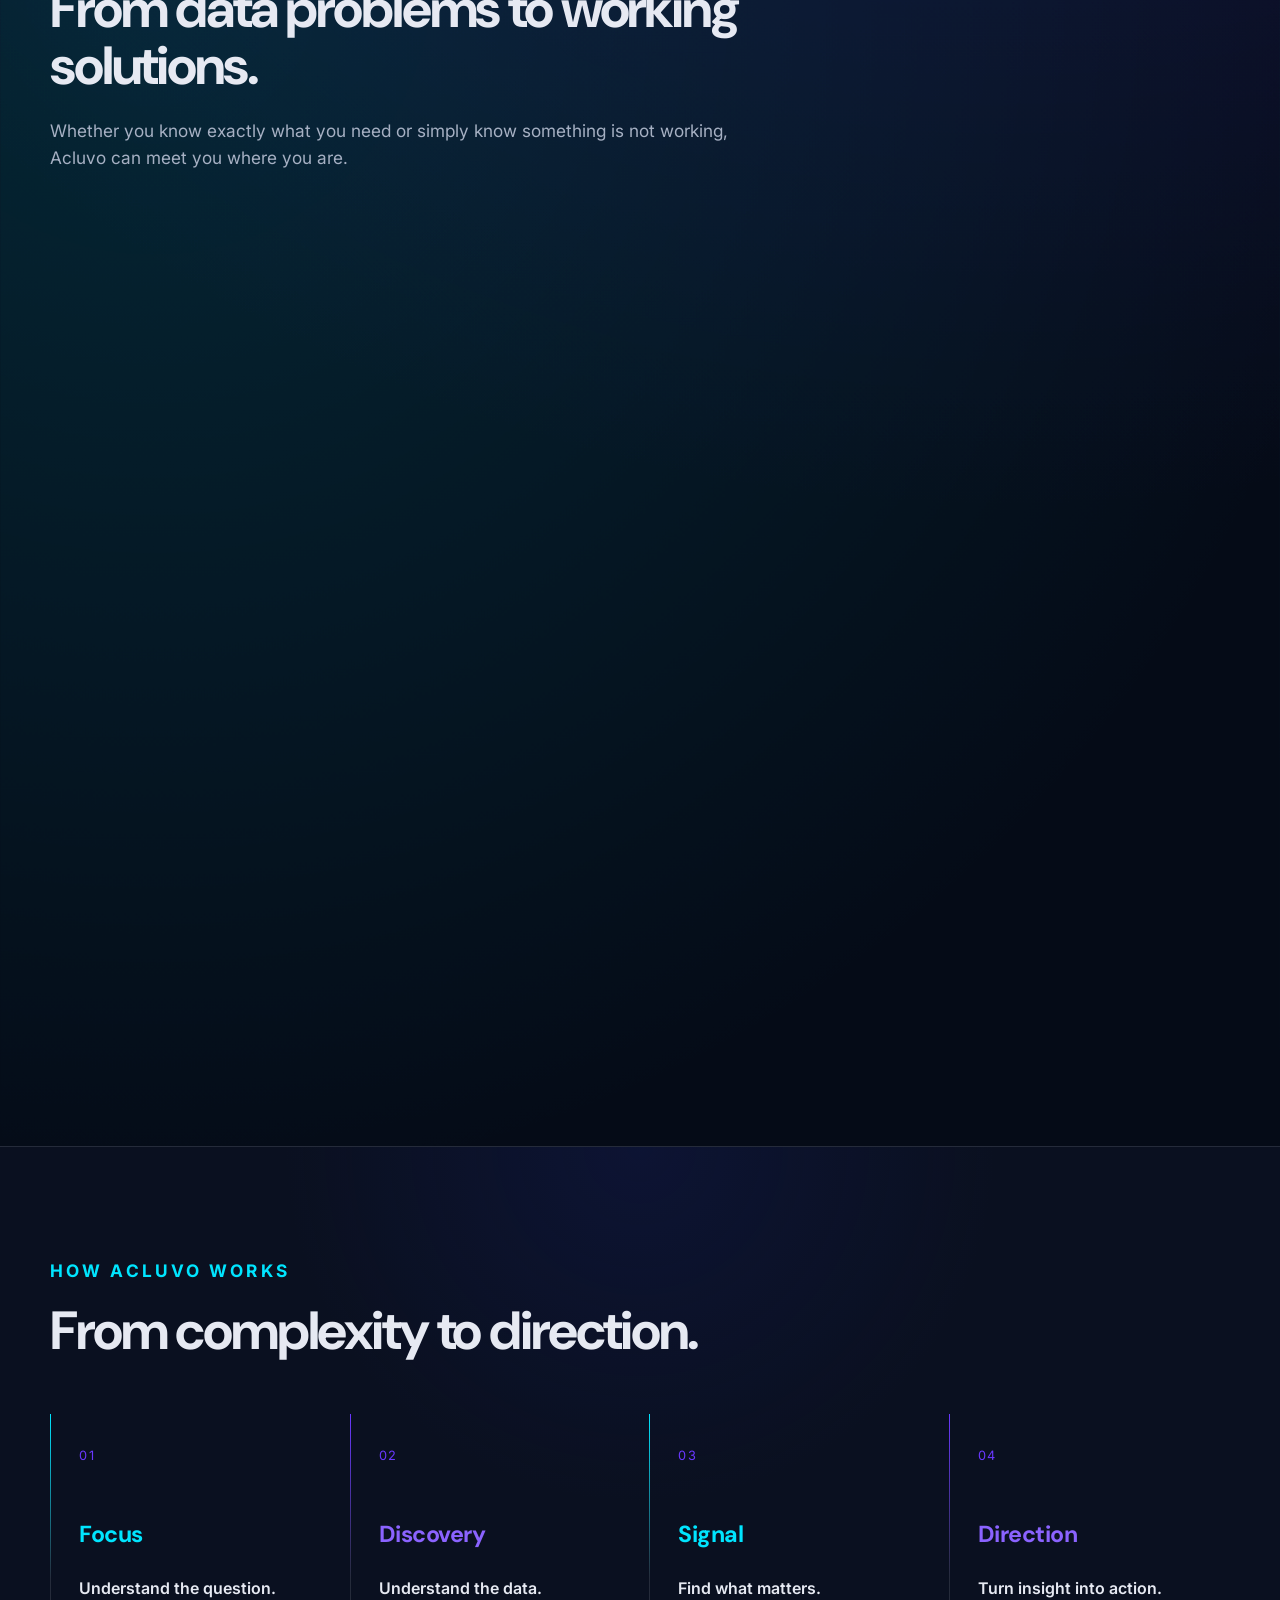
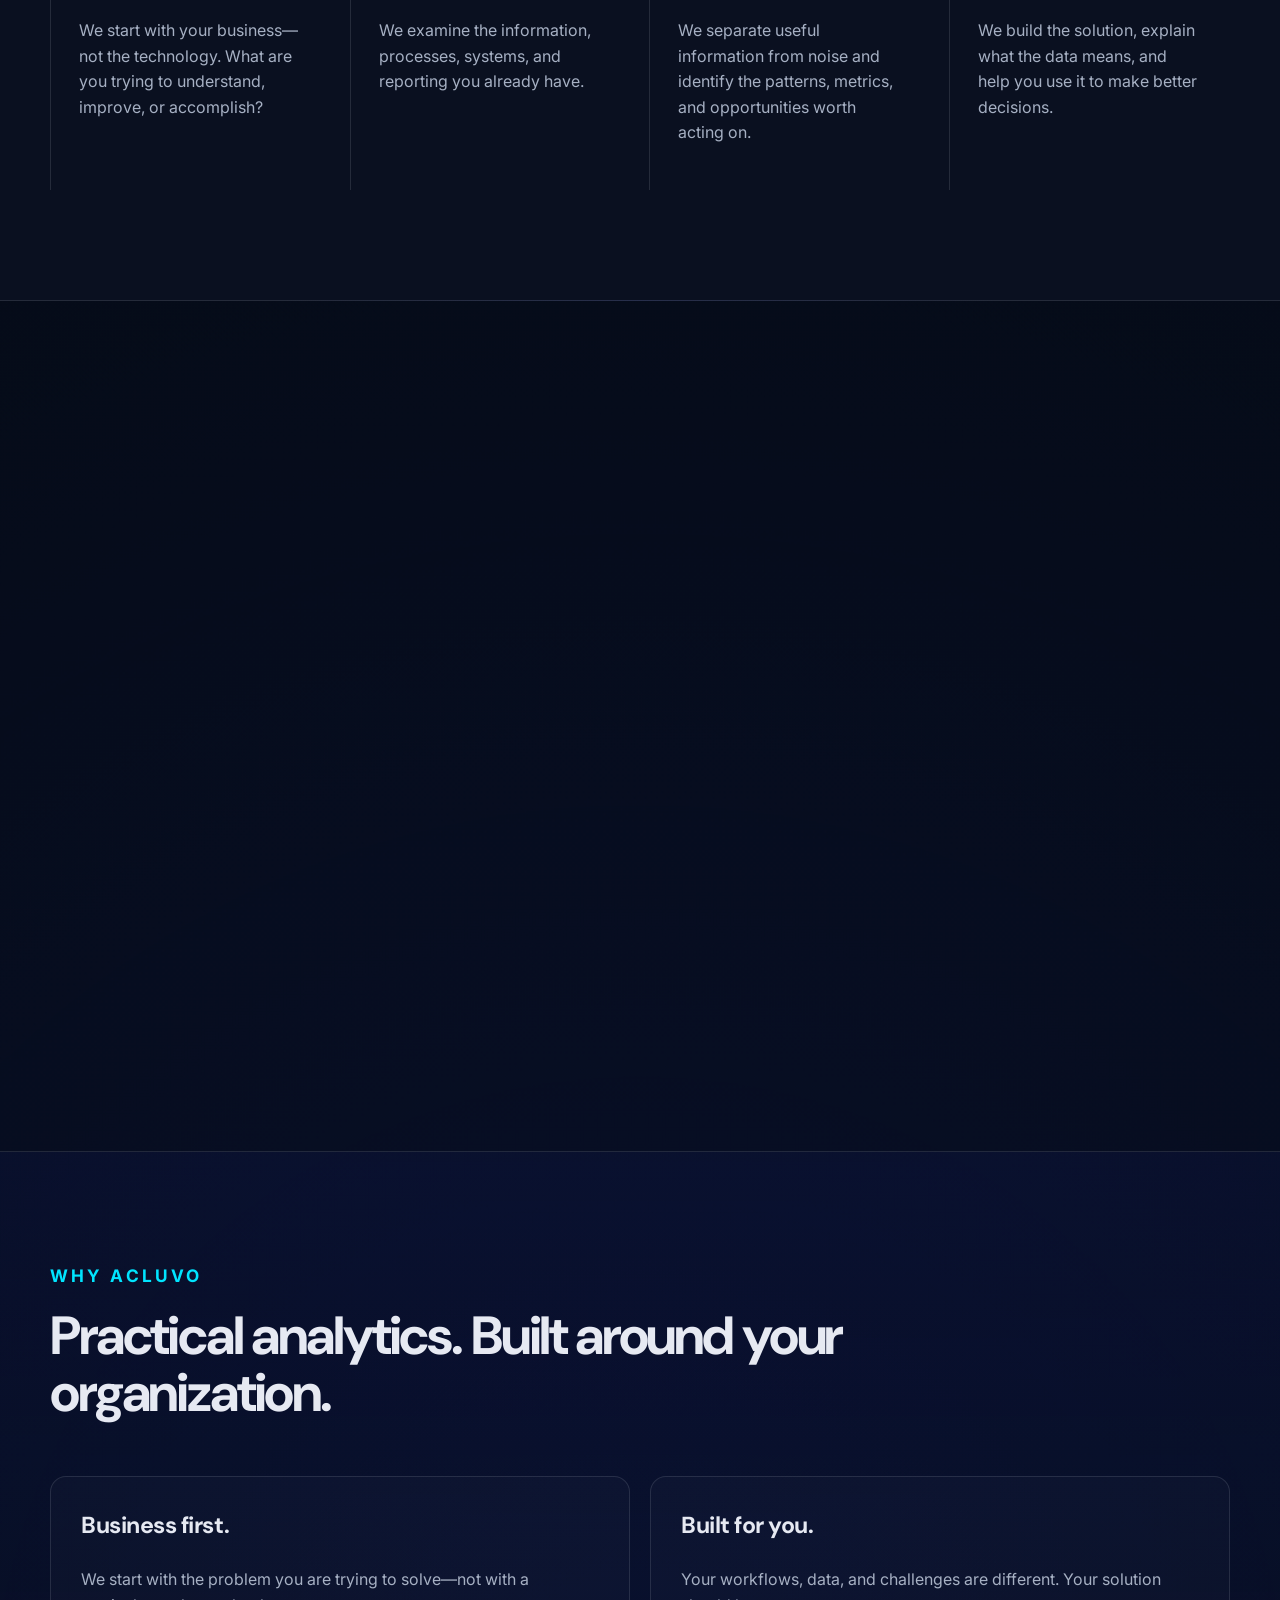
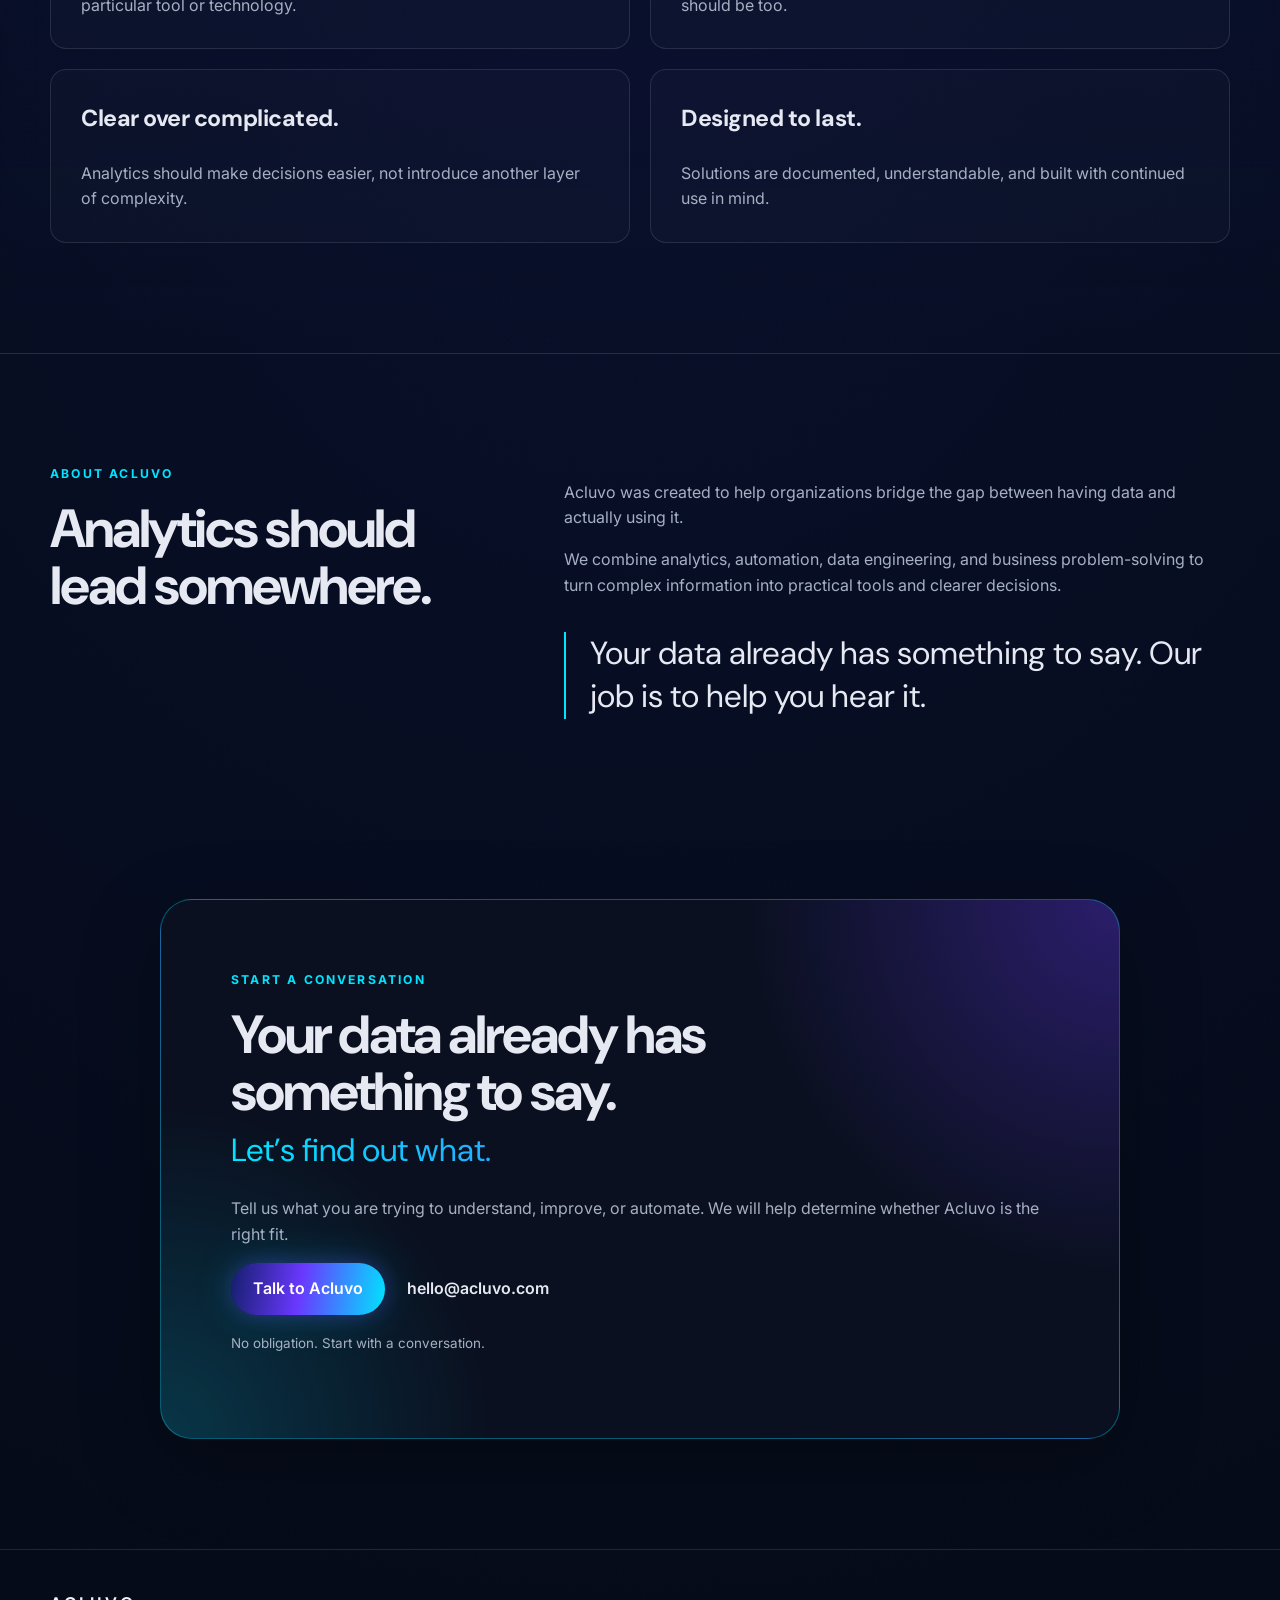
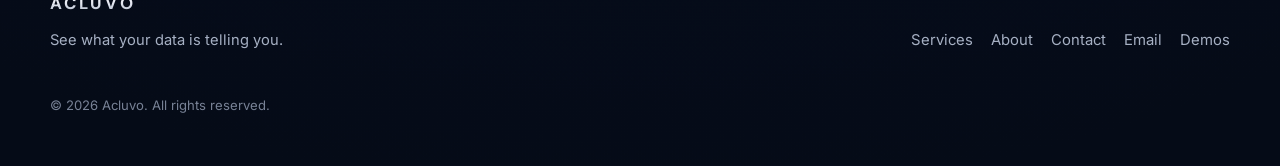
==== commit 34932b6a: "demo stuff" ====
--- a/acluvo-v1.1-brand-colors/index.html
+++ b/acluvo-v1.1-brand-colors/index.html
@@ -300,6 +300,8 @@
       <a href="#about">About</a>
       <a href="#contact">Contact</a>
       <a href="mailto:hello@acluvo.com">Email</a>
+      <!-- Replace the URL below with your published GitHub Pages site URL -->
+      <a href="https://YOUR_GITHUB_PAGES_URL/" target="_blank" rel="noopener">Demos</a>
     </div>
     <p class="copyright">© <span id="year"></span> Acluvo. All rights reserved.</p>
   </div>
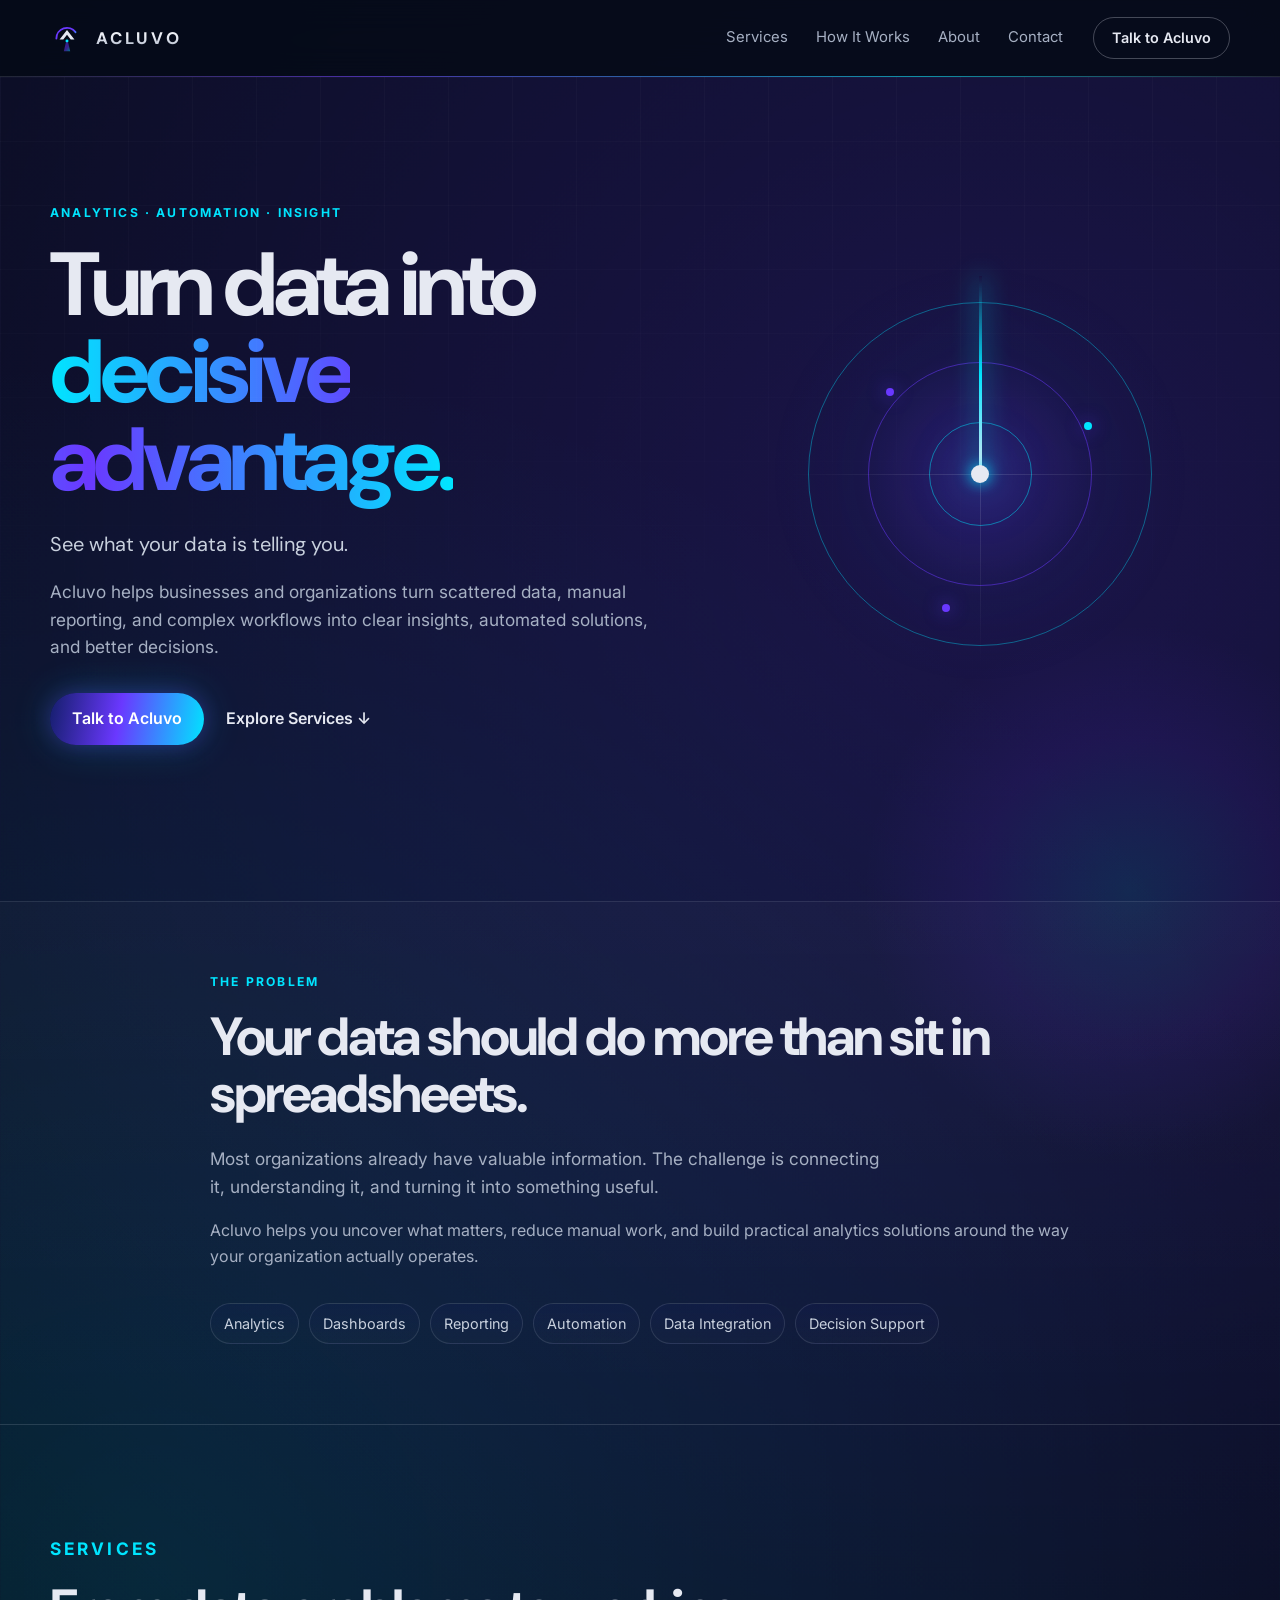
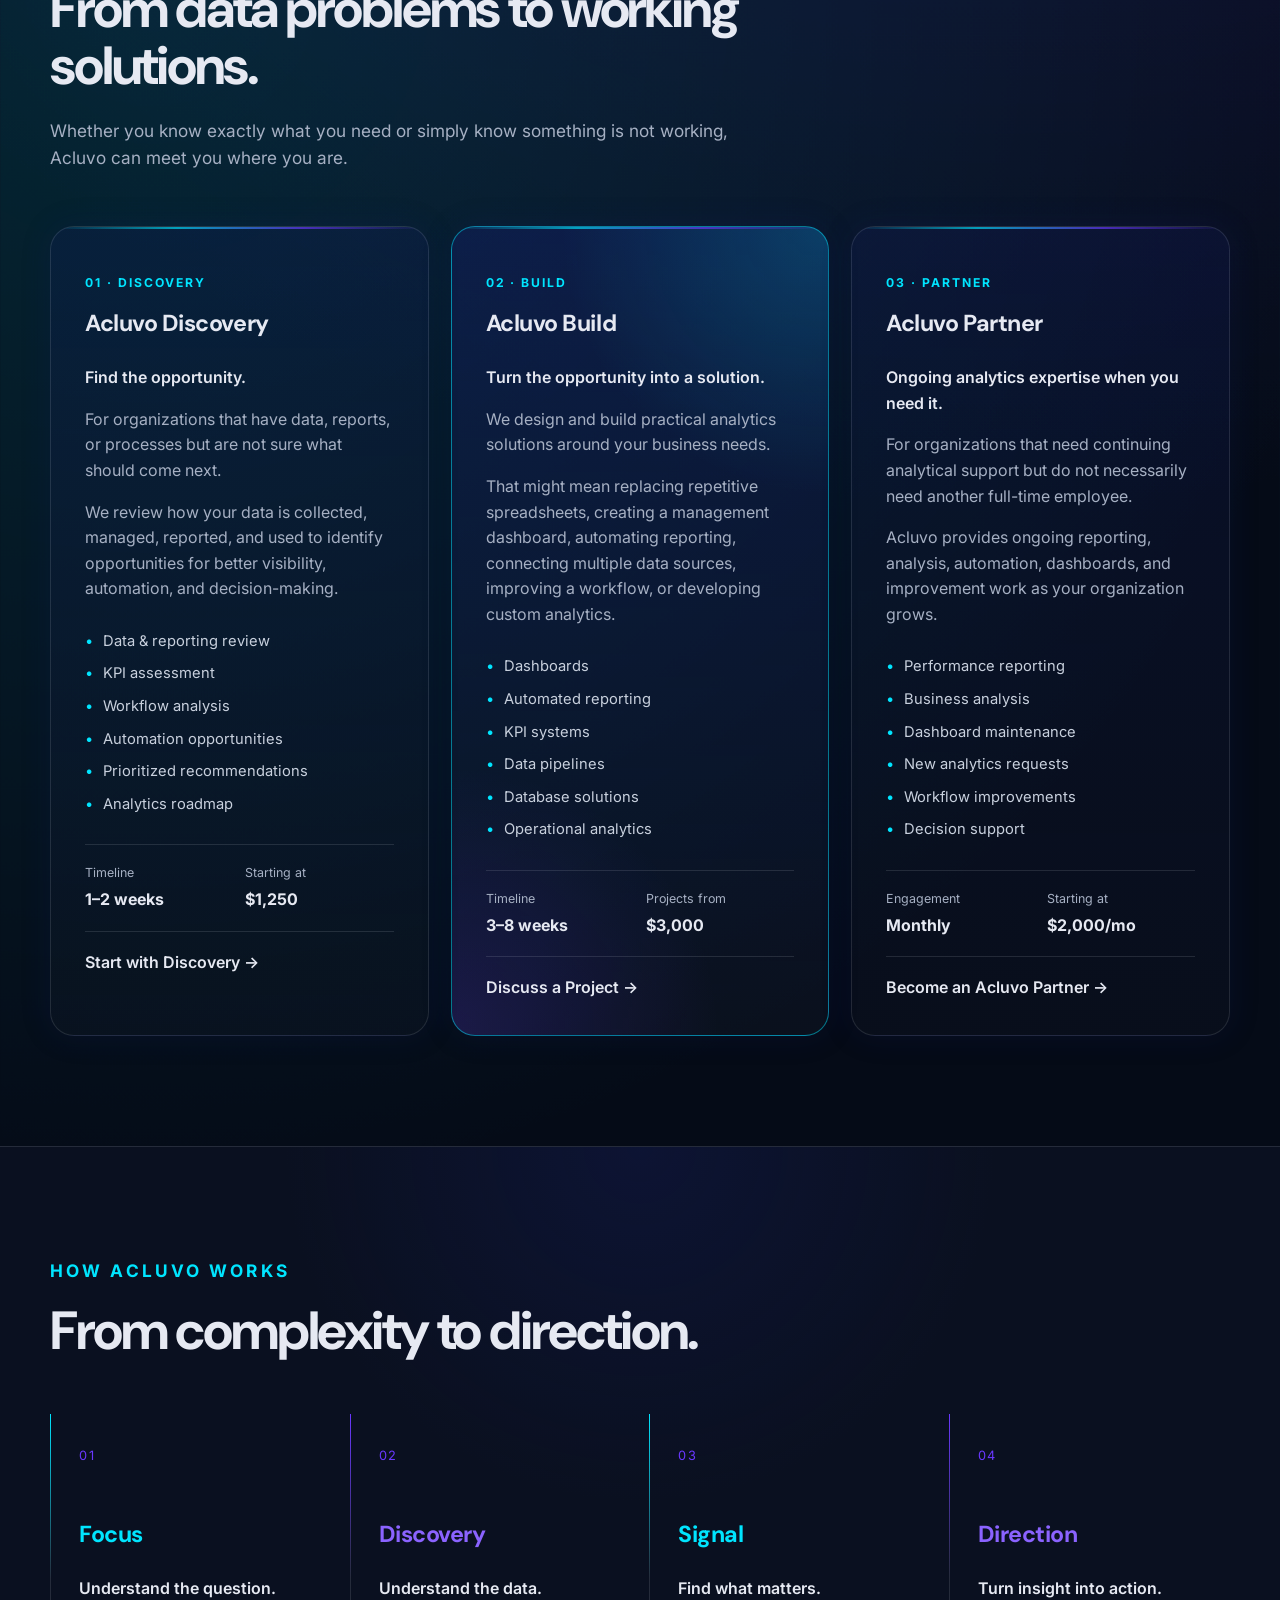
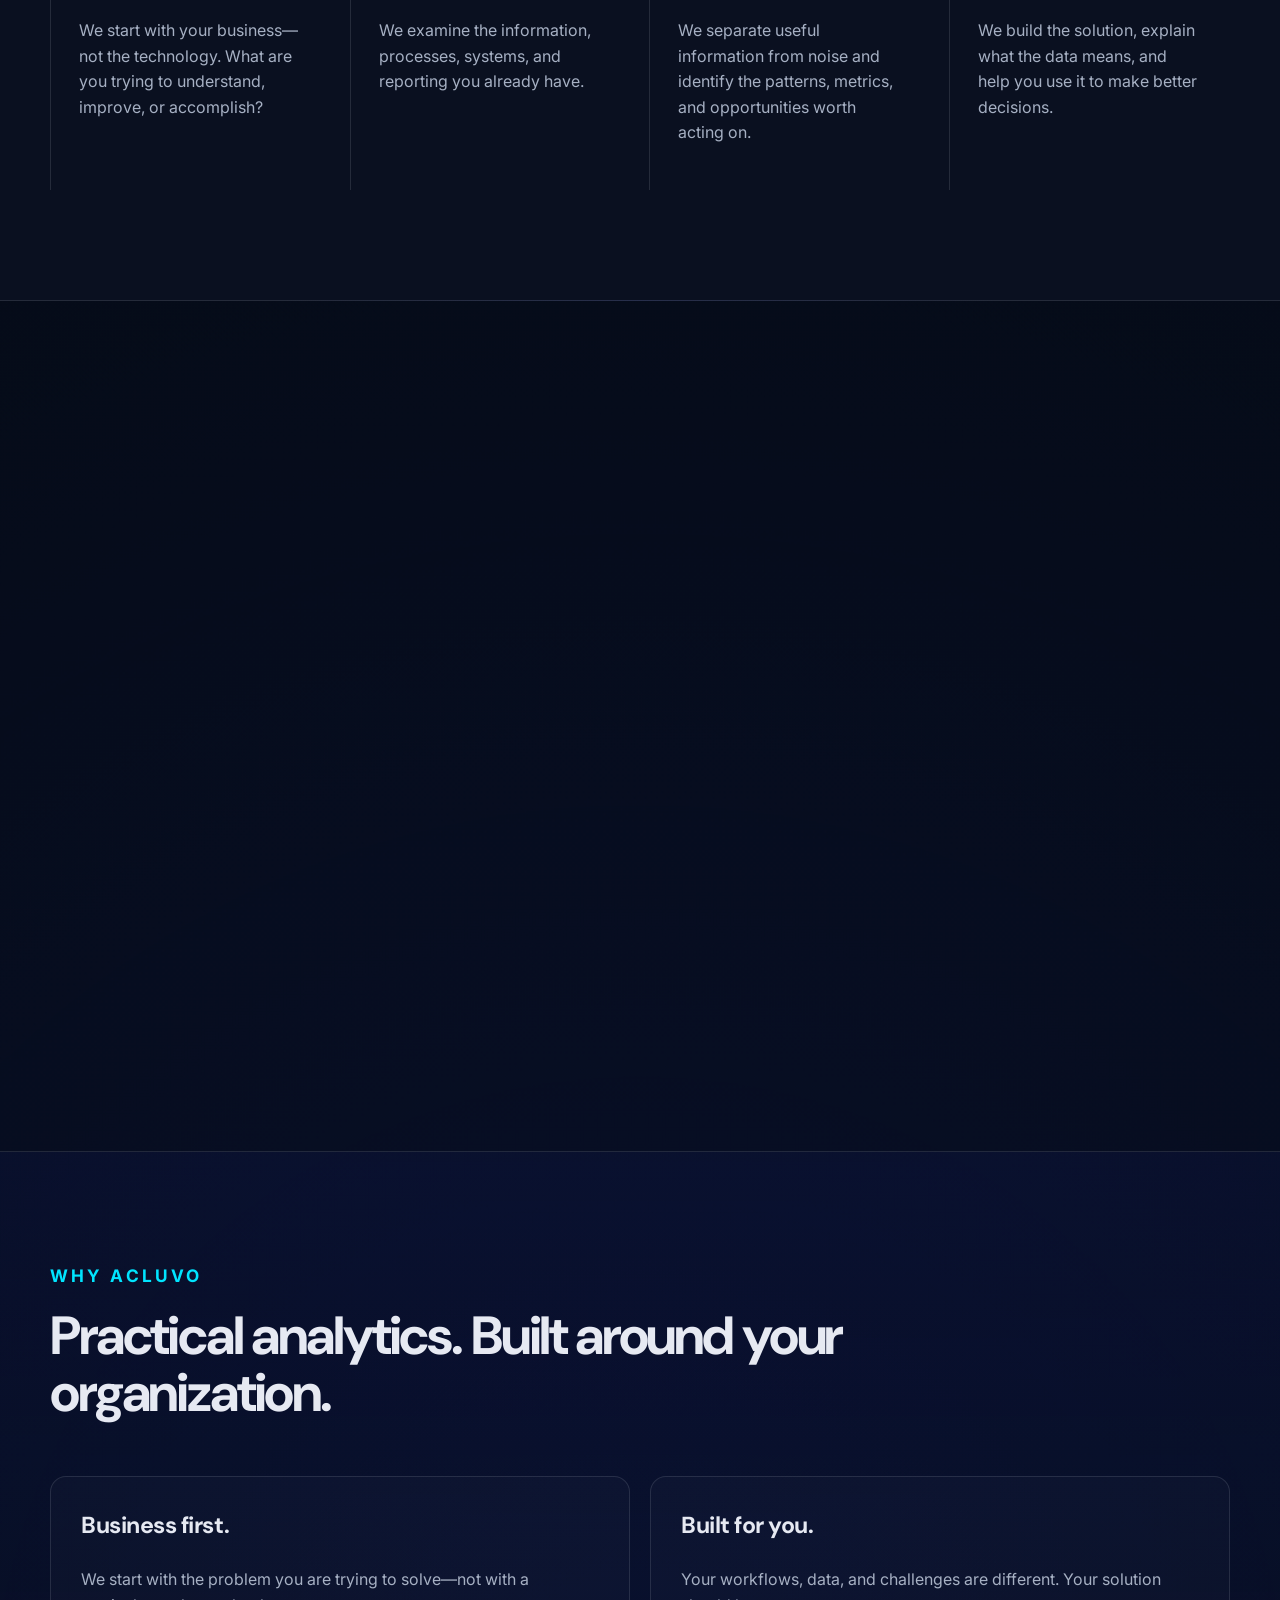
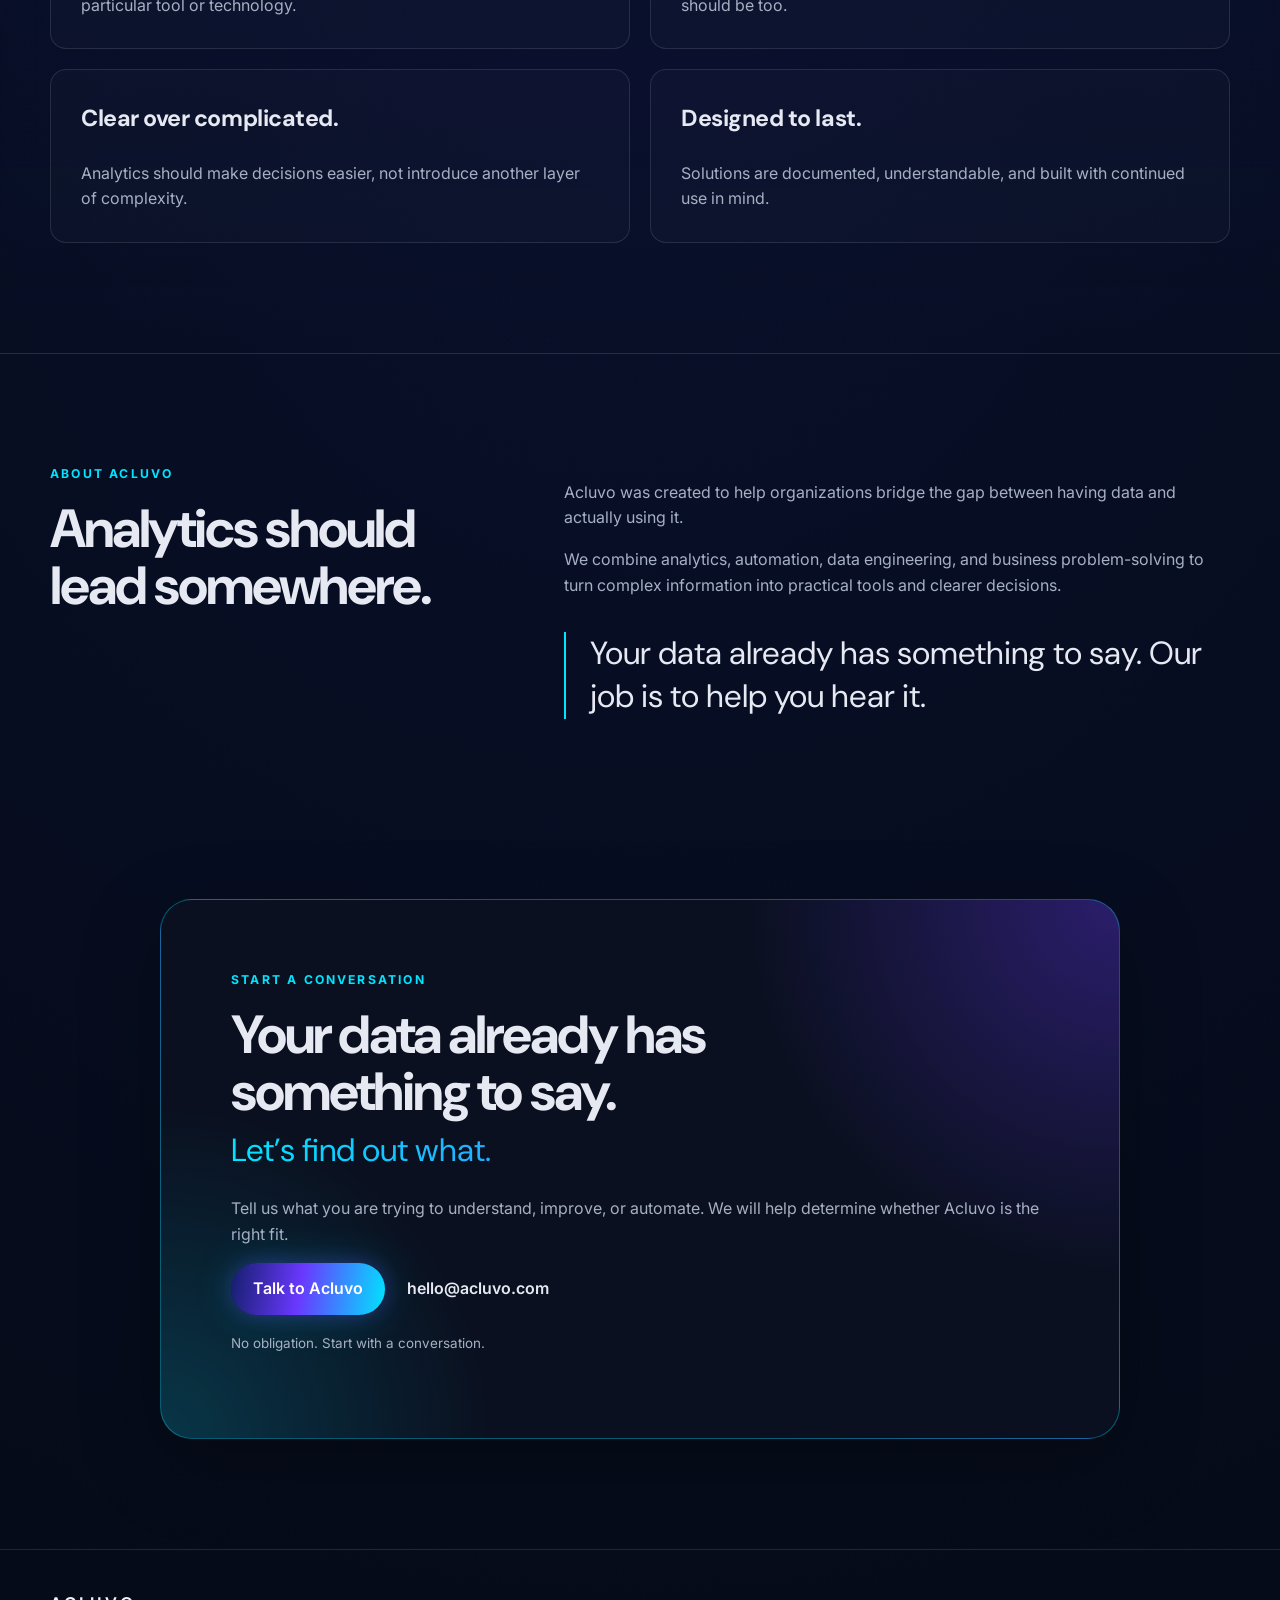
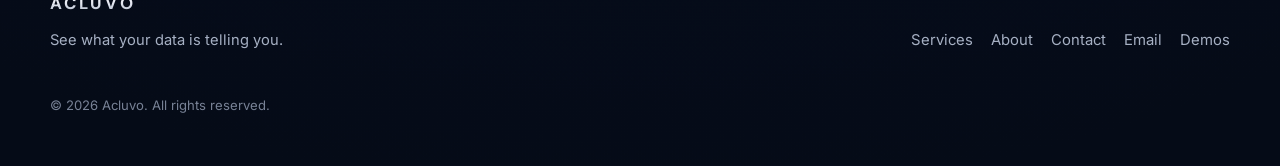
==== commit 5d2ddc24: "demo examples" ====
--- a/acluvo-v1.1-brand-colors/index.html
+++ b/acluvo-v1.1-brand-colors/index.html
@@ -300,8 +300,8 @@
       <a href="#about">About</a>
       <a href="#contact">Contact</a>
       <a href="mailto:hello@acluvo.com">Email</a>
-      <!-- Replace the URL below with your published GitHub Pages site URL -->
-      <a href="https://YOUR_GITHUB_PAGES_URL/" target="_blank" rel="noopener">Demos</a>
+      <!-- Live demos (GitHub Pages) -->
+      <a href="https://acluvo-pages.github.io/" target="_blank" rel="noopener">Demos</a>
     </div>
     <p class="copyright">© <span id="year"></span> Acluvo. All rights reserved.</p>
   </div>
